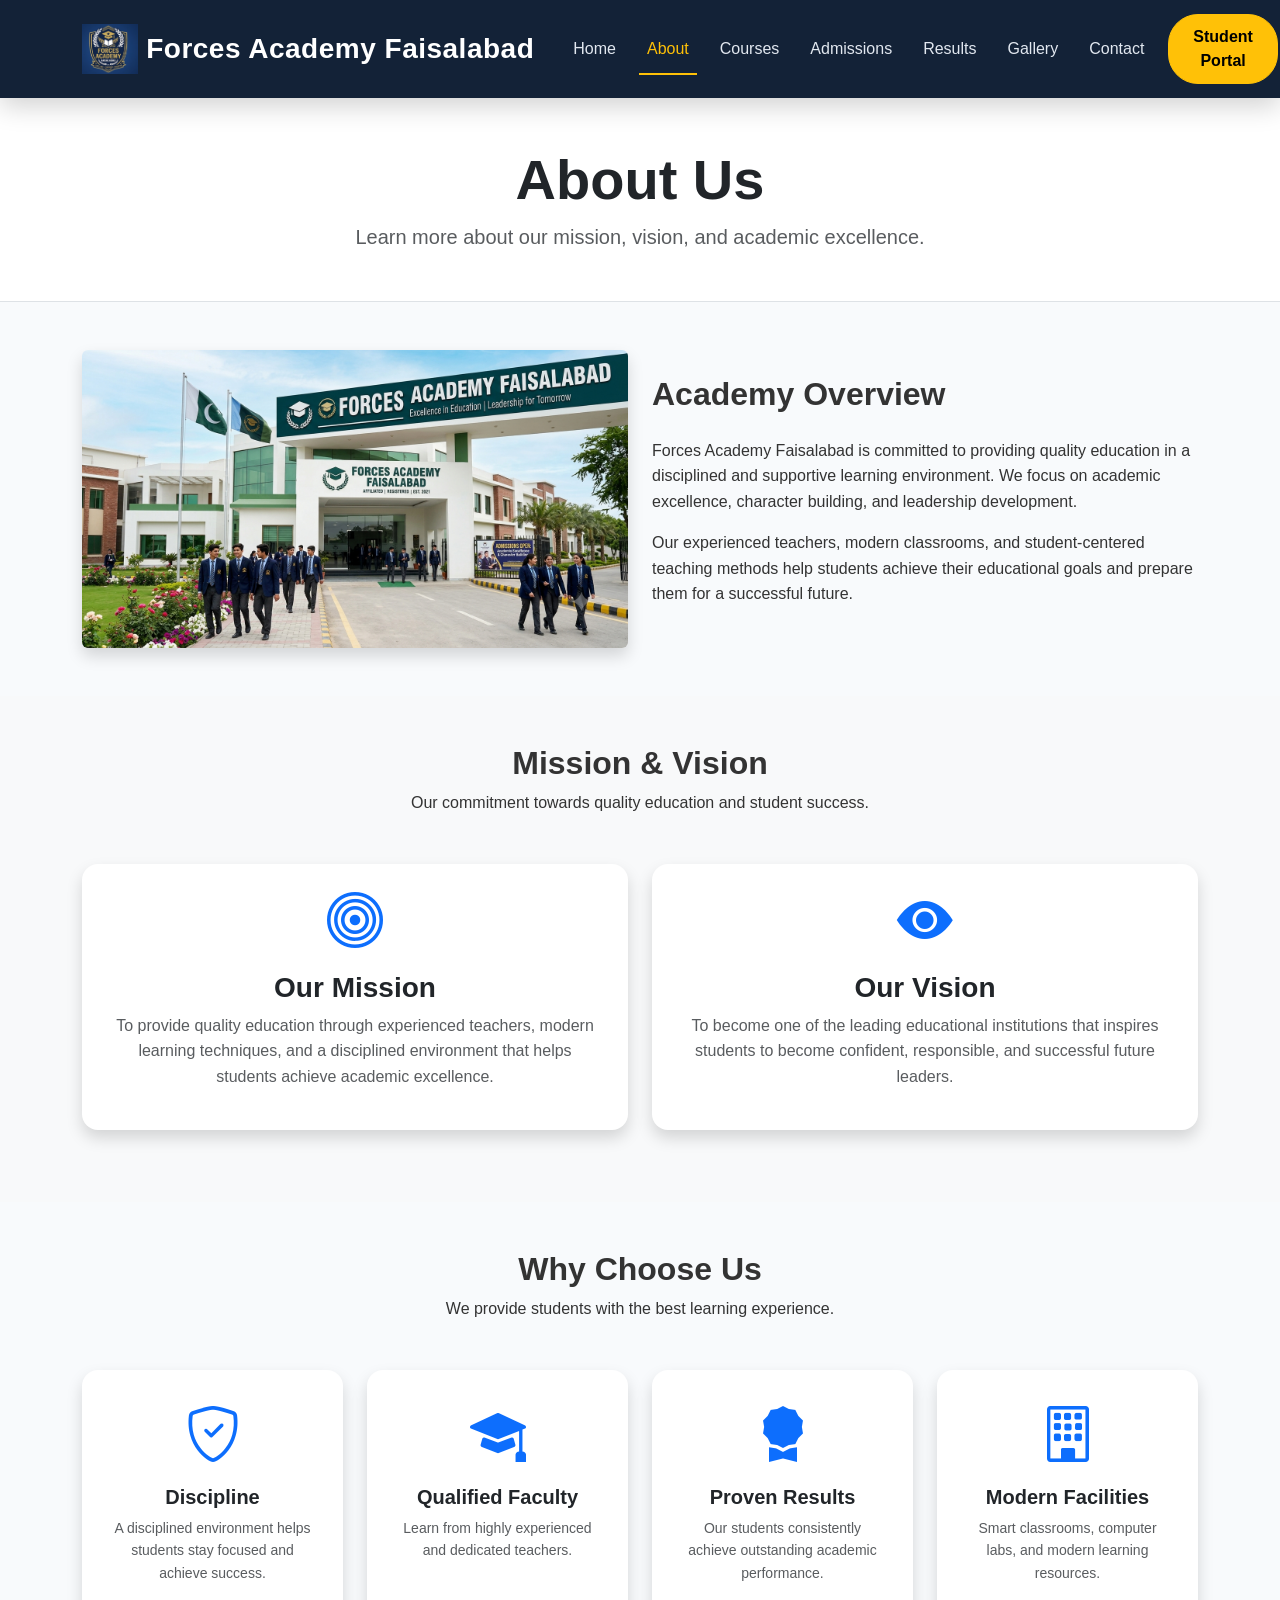
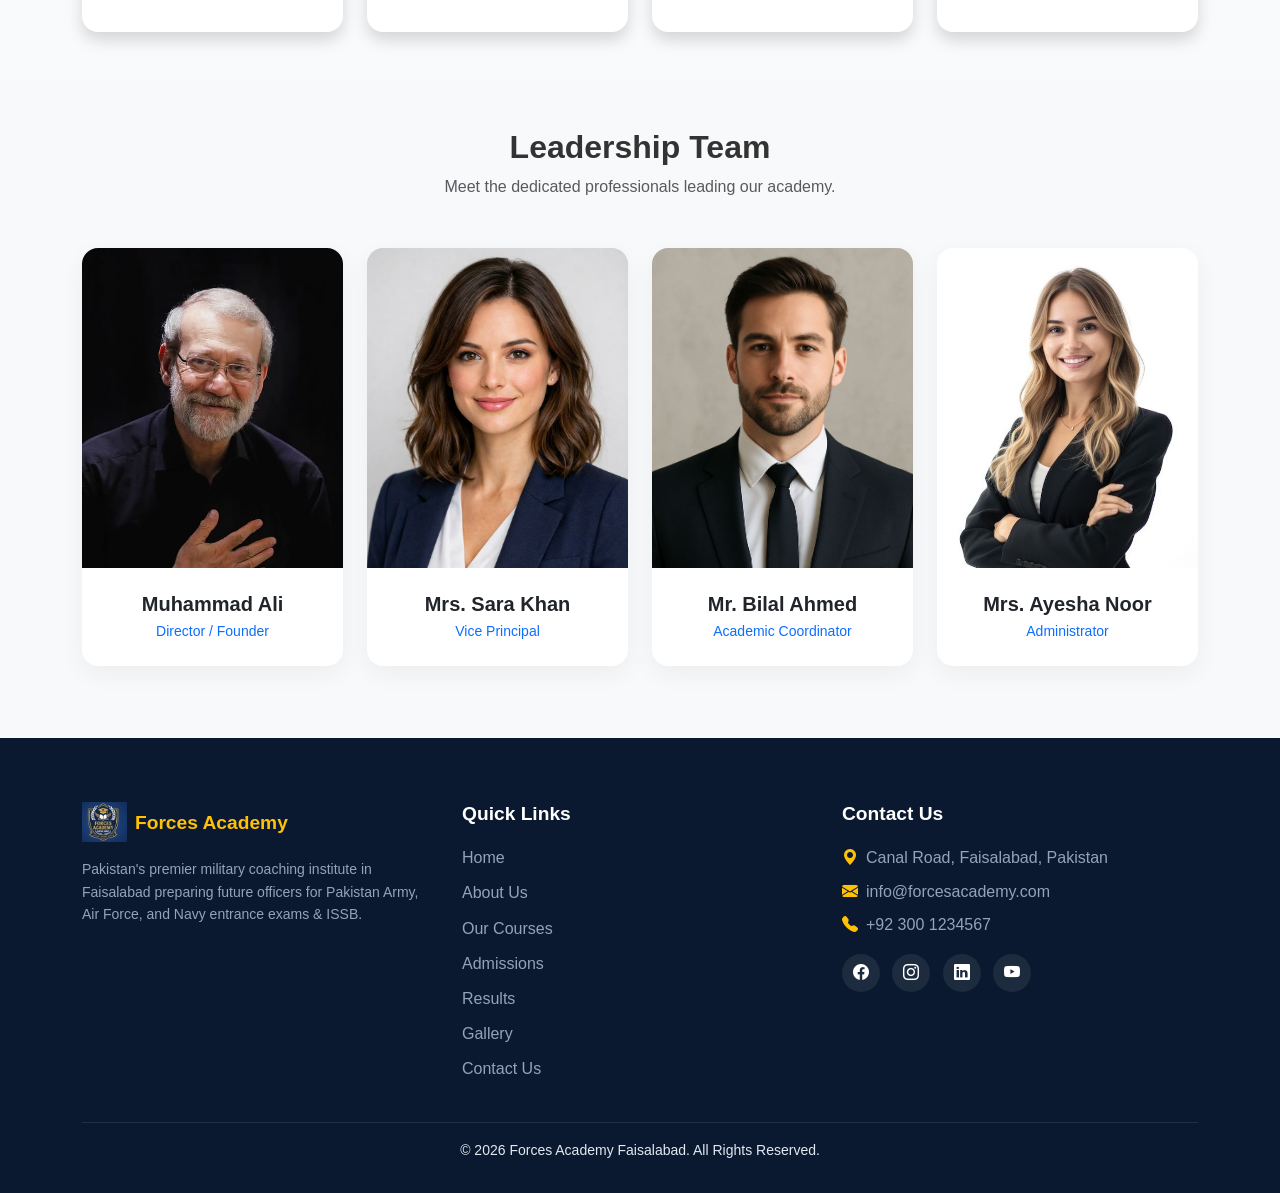
==== about.html @ f5639c87 "Modify HTML/CSS to fix browser and mobile issues." ====
<!DOCTYPE html>
<html lang="en">
<head>
    <meta charset="UTF-8">
    <meta name="viewport" content="width=device-width, initial-scale=1.0">
    <title>About Us | Forces Academy Faisalabad</title>
    <link href="https://cdn.jsdelivr.net/npm/bootstrap@5.3.0/dist/css/bootstrap.min.css" rel="stylesheet">
    <link rel="stylesheet" href="https://cdn.jsdelivr.net/npm/bootstrap-icons@1.11.3/font/bootstrap-icons.min.css">
    <link rel="stylesheet" href="css/style.css">
</head>
<body>

    <nav class="navbar navbar-expand-lg navbar-dark sticky-top">
        <div class="container">
            <img src="images/logo.png" alt="Forces Academy Logo" height="50" class="me-2">
            <a class="navbar-brand fw-bold fs-3" href="index.html">Forces Academy Faisalabad</a>
            <button class="navbar-toggler" type="button" data-bs-toggle="collapse" data-bs-target="#navbarNav">
                <span class="navbar-toggler-icon"></span>
            </button>
            <div class="collapse navbar-collapse" id="navbarNav">
                <ul class="navbar-nav ms-auto align-items-lg-center">
                    <li class="nav-item"><a class="nav-link" href="index.html">Home</a></li>
                    <li class="nav-item"><a class="nav-link active" href="about.html">About</a></li>
                    <li class="nav-item"><a class="nav-link" href="courses.html">Courses</a></li>
                    <li class="nav-item"><a class="nav-link" href="admissions.html">Admissions</a></li>
                    <li class="nav-item"><a class="nav-link" href="results.html">Results</a></li>
                    <li class="nav-item"><a class="nav-link" href="gallery.html">Gallery</a></li>
                    <li class="nav-item"><a class="nav-link" href="contact.html">Contact</a></li>
                    <li class="nav-item ms-lg-3 mt-3 mt-lg-0">
                        <a href="#" class="btn btn-warning px-4 fw-semibold">Student Portal</a>
                    </li>
                </ul>
            </div>
        </div>
    </nav>


        <div class="bg-white text-dark text-center py-5 border-bottom">
        <div class="container">
            <h1 class="fw-bold display-4 text-dark">About Us</h1>
            <p class="lead text-muted mb-0">Learn more about our mission, vision, and academic excellence.</p>
        </div>
    </div>
   

    <section class="py-5">
        <div class="container">
            <div class="row align-items-center">
                <div class="col-lg-6">
                    <img src="images/aboutAcademy.png" class="img-fluid rounded shadow" alt="Academy">
                </div>
                <div class="col-lg-6 mt-4 mt-lg-0">
                    <h2 class="fw-bold mb-4">Academy Overview</h2>
                    <p>Forces Academy Faisalabad is committed to providing quality education in a disciplined and supportive learning environment. We focus on academic excellence, character building, and leadership development.</p>
                    <p>Our experienced teachers, modern classrooms, and student-centered teaching methods help students achieve their educational goals and prepare them for a successful future.</p>
                </div>
            </div>
        </div>
    </section>

    <section class="py-5 bg-light">
        <div class="container">
            <div class="text-center mb-5">
                <h2 class="fw-bold">Mission & Vision</h2>
                <p>Our commitment towards quality education and student success.</p>
            </div>
            <div class="row">
                <div class="col-lg-6 mb-4">
                    <div class="card shadow h-100">
                        <div class="card-body text-center p-4">
                            <i class="bi bi-bullseye display-4 text-primary"></i>
                            <h3 class="mt-3 fw-bold">Our Mission</h3>
                            <p class="text-muted">To provide quality education through experienced teachers, modern learning techniques, and a disciplined environment that helps students achieve academic excellence.</p>
                        </div>
                    </div>
                </div>
                <div class="col-lg-6 mb-4">
                    <div class="card shadow h-100">
                        <div class="card-body text-center p-4">
                            <i class="bi bi-eye-fill display-4 text-primary"></i>
                            <h3 class="mt-3 fw-bold">Our Vision</h3>
                            <p class="text-muted">To become one of the leading educational institutions that inspires students to become confident, responsible, and successful future leaders.</p>
                        </div>
                    </div>
                </div>
            </div>
        </div>
    </section>

    <section class="py-5">
        <div class="container">
            <div class="text-center mb-5">
                <h2 class="fw-bold">Why Choose Us</h2>
                <p>We provide students with the best learning experience.</p>
            </div>
            <div class="row g-4">
                <div class="col-lg-3 col-md-6">
                    <div class="card shadow text-center h-100 p-3">
                        <div class="card-body">
                            <i class="bi bi-shield-check display-4 text-primary"></i>
                            <h5 class="mt-3 fw-bold">Discipline</h5>
                            <p class="text-muted small">A disciplined environment helps students stay focused and achieve success.</p>
                        </div>
                    </div>
                </div>
                <div class="col-lg-3 col-md-6">
                    <div class="card shadow text-center h-100 p-3">
                        <div class="card-body">
                            <i class="bi bi-mortarboard-fill display-4 text-primary"></i>
                            <h5 class="mt-3 fw-bold">Qualified Faculty</h5>
                            <p class="text-muted small">Learn from highly experienced and dedicated teachers.</p>
                        </div>
                    </div>
                </div>
                <div class="col-lg-3 col-md-6">
                    <div class="card shadow text-center h-100 p-3">
                        <div class="card-body">
                            <i class="bi bi-award-fill display-4 text-primary"></i>
                            <h5 class="mt-3 fw-bold">Proven Results</h5>
                            <p class="text-muted small">Our students consistently achieve outstanding academic performance.</p>
                        </div>
                    </div>
                </div>
                <div class="col-lg-3 col-md-6">
                    <div class="card shadow text-center h-100 p-3">
                        <div class="card-body">
                            <i class="bi bi-building display-4 text-primary"></i>
                            <h5 class="mt-3 fw-bold">Modern Facilities</h5>
                            <p class="text-muted small">Smart classrooms, computer labs, and modern learning resources.</p>
                        </div>
                    </div>
                </div>
            </div>
        </div>
    </section>

    <section class="py-5 bg-light">
        <div class="container">
            <div class="text-center mb-5">
                <h2 class="fw-bold">Leadership Team</h2>
                <p class="text-muted">Meet the dedicated professionals leading our academy.</p>
            </div>
            
            <div class="row justify-content-center">
                
                <div class="col-lg-3 col-md-6 mb-4">
                    <div class="card team-card text-center">
                        <div class="team-img-wrapper">
                            <img src="images/team1.jpeg" alt="Muhammad Ali">
                        </div>
                        <div class="card-body p-4">
                            <h5 class="fw-bold mb-1">Muhammad Ali</h5>
                            <p class="text-primary small mb-0">Director / Founder</p>
                        </div>
                    </div>
                </div>

                <div class="col-lg-3 col-md-6 mb-4">
                    <div class="card team-card text-center">
                        <div class="team-img-wrapper">
                            <img src="images/team2.jpeg" alt="Mrs. Sara Khan">
                        </div>
                        <div class="card-body p-4">
                            <h5 class="fw-bold mb-1">Mrs. Sara Khan</h5>
                            <p class="text-primary small mb-0">Vice Principal</p>
                        </div>
                    </div>
                </div>

                <div class="col-lg-3 col-md-6 mb-4">
                    <div class="card team-card text-center">
                        <div class="team-img-wrapper">
                            <img src="images/team3.jpeg" alt="Mr. Bilal Ahmed">
                        </div>
                        <div class="card-body p-4">
                            <h5 class="fw-bold mb-1">Mr. Bilal Ahmed</h5>
                            <p class="text-primary small mb-0">Academic Coordinator</p>
                        </div>
                    </div>
                </div>

                <div class="col-lg-3 col-md-6 mb-4">
                    <div class="card team-card text-center">
                        <div class="team-img-wrapper">
                            <img src="images/team4.jpeg" alt="Mrs. Ayesha Noor">
                        </div>
                        <div class="card-body p-4">
                            <h5 class="fw-bold mb-1">Mrs. Ayesha Noor</h5>
                            <p class="text-primary small mb-0">Administrator</p>
                        </div>
                    </div>
                </div>

            </div> </div>
    </section>
 <footer>
        <div class="container">
            <div class="row g-4">
                <div class="col-lg-4">
                    <div class="d-flex align-items-center mb-3">
                        <img src="images/logo.png" alt="Forces Academy Logo" height="40" class="me-2">
                        <h4 class="mb-0 text-warning">Forces Academy</h4>
                    </div>
                    <p class="small">
                        Pakistan's premier military coaching institute in Faisalabad preparing future officers for Pakistan Army, Air Force, and Navy entrance exams & ISSB.
                    </p>
                </div>
                <div class="col-lg-4">
                    <h4>Quick Links</h4>
                    <ul>
                        <li><a href="index.html">Home</a></li>
                        <li><a href="about.html">About Us</a></li>
                        <li><a href="courses.html">Our Courses</a></li>
                        <li><a href="admissions.html">Admissions</a></li>
                        <li><a href="results.html">Results</a></li>
                        <li><a href="gallery.html">Gallery</a></li>
                        <li><a href="contact.html">Contact Us</a></li>
                    </ul>
                </div>
                <div class="col-lg-4">
                    <h4>Contact Us</h4>
                    <p class="mb-2"><i class="bi bi-geo-alt-fill me-2 text-warning"></i>Canal Road, Faisalabad, Pakistan</p>
                    <p class="mb-2"><i class="bi bi-envelope-fill me-2 text-warning"></i>info@forcesacademy.com</p>
                    <p class="mb-3"><i class="bi bi-telephone-fill me-2 text-warning"></i>+92 300 1234567</p>
                    <div class="social-icons">
                        <a href="#"><i class="bi bi-facebook"></i></a>
                        <a href="#"><i class="bi bi-instagram"></i></a>
                        <a href="#"><i class="bi bi-linkedin"></i></a>
                        <a href="#"><i class="bi bi-youtube"></i></a>
                    </div>
                </div>
            </div>
            <hr class="border-secondary mt-4">
            <p class="text-center mb-0 small text-light-opacity">© 2026 Forces Academy Faisalabad. All Rights Reserved.</p>
        </div>
    </footer>
    <script src="https://cdn.jsdelivr.net/npm/bootstrap@5.3.0/dist/js/bootstrap.bundle.min.js"></script>
    <script src="js/main.js"></script>
</body>
</html>
---- css/style.css ----
/* ==========================================================================
   1. GLOBAL RESET & DESIGN SYSTEM VARIABLES (Unified Professional Theme)
   ========================================================================== */
:root {
    --primary-dark: #0a192f;   /* Deep Navy Blue (Navbar, Footers, Sub-headings) */
    --accent-blue: #0d6efd;    /* Royal Blue (Interactive links, active states, forms) */
    --brand-gold: #ffc107;     /* Golden Amber (Buttons, warning highlights, badges) */
    --light-bg: #f8fafc;       /* Clean Light Gray Background for sections */
    --text-dark: #333333;      /* Core dark color for high readability */
    --text-muted: #64748b;    /* Secondary gray text */
    --card-shadow: 0 8px 25px rgba(0, 0, 0, 0.05);
    --hover-shadow: 0 20px 40px rgba(10, 25, 47, 0.12);
    --transition-smooth: all 0.3s cubic-bezier(0.25, 0.8, 0.25, 1);
}

* {
    margin: 0;
    padding: 0;
    box-sizing: border-box;
}

html {
    scroll-behavior: smooth;
}

body {
    font-family: 'Poppins', sans-serif;
    background-color: var(--light-bg);
    color: var(--text-dark);
    overflow-x: hidden;
    line-height: 1.6;
}

/* ==========================================================================
   2. NAVBAR COMPONENT & STICKY NAVIGATION
   ========================================================================== */
.navbar {
    background: rgba(10, 25, 47, 0.96) !important;
    backdrop-filter: blur(15px);
    padding: 14px 0;
    transition: var(--transition-smooth);
    box-shadow: 0 8px 25px rgba(0, 0, 0, 0.18);
}

.navbar-brand {
    color: #ffffff !important;
    font-weight: 700;
    letter-spacing: 0.5px;
    transition: var(--transition-smooth);
}

.navbar-brand:hover {
    color: var(--brand-gold) !important;
    transform: scale(1.03);
}

.navbar-brand img {
    max-height: 50px;
    width: auto;
    object-fit: contain;
}

.nav-link {
    color: #e2e8f0 !important;
    font-weight: 500;
    margin-left: 15px;
    position: relative;
    transition: var(--transition-smooth);
}

.nav-link:hover, 
.nav-link.active {
    color: var(--brand-gold) !important;
}

.nav-link::after {
    content: "";
    position: absolute;
    left: 0;
    bottom: -5px;
    width: 0;
    height: 2px;
    background: var(--brand-gold);
    transition: var(--transition-smooth);
}

.nav-link:hover::after, 
.nav-link.active::after {
    width: 100%;
}

/* ==========================================================================
   3. STANDARDIZED UI BUTTONS & UTILITIES
   ========================================================================== */
.btn-primary {
    background-color: var(--accent-blue) !important;
    border-color: var(--accent-blue) !important;
    border-radius: 30px;
    padding: 12px 30px;
    font-weight: 600;
    transition: var(--transition-smooth);
}

.btn-primary:hover {
    background-color: #0b5ed7 !important;
    border-color: #0b5ed7 !important;
    transform: translateY(-3px);
    box-shadow: 0 10px 20px rgba(13, 110, 253, 0.25);
}

.btn-warning {
    background-color: var(--brand-gold) !important;
    border-color: var(--brand-gold) !important;
    color: #000000 !important;
    border-radius: 30px;
    padding: 10px 24px;
    font-weight: 600;
    transition: var(--transition-smooth);
}

.btn-warning:hover {
    transform: translateY(-3px);
    box-shadow: 0 10px 20px rgba(255, 193, 7, 0.3);
}

.text-light-opacity {
    color: #e2e8f0 !important;
}

.page-header {
    background-color: #ffffff !important;
    color: var(--primary-dark) !important;
    border-bottom: 1px solid #e2e8f0;
    padding: 60px 0;
}

.section-title {
    color: var(--accent-blue);
    font-weight: 700;
    letter-spacing: 2px;
    text-transform: uppercase;
    font-size: 13px;
    display: block;
    margin-bottom: 8px;
}

/* ==========================================================================
   4. INDEX (HOME) HERO & CAROUSEL SECTION
   ========================================================================== */
#hero {
    min-height: 85vh;
    display: flex;
    align-items: center;
    position: relative;
    overflow: hidden;
    background: linear-gradient(rgba(15, 23, 42, 0.85), rgba(30, 58, 138, 0.80)), 
                url("https://images.unsplash.com/photo-1523050854058-8df90110c9f1?q=80&w=1200") no-repeat center center;
    background-size: cover;
    color: #ffffff;
}

.hero-text h1 {
    font-size: 54px;
    font-weight: 800;
    line-height: 1.2;
    margin-bottom: 25px;
}

.hero-text p {
    font-size: 17px;
    line-height: 1.8;
    color: #e2e8f0;
    margin-bottom: 30px;
}

.hero-image {
    width: 100%;
    max-width: 540px;
    height: 380px;
    object-fit: cover;
    border-radius: 22px;
    border: 6px solid rgba(255, 255, 255, 0.15);
    box-shadow: 0 35px 70px rgba(0, 0, 0, 0.35);
    transition: var(--transition-smooth);
}

.hero-image:hover {
    transform: scale(1.03) rotate(-1deg);
}

/* Carousel/Slider System Setup */
.carousel-item {
    height: 75vh;
    min-height: 400px;
}

.carousel-caption {
    bottom: 25%;
    background: rgba(10, 25, 47, 0.85);
    padding: 30px;
    border-radius: 15px;
    backdrop-filter: blur(5px);
    border-left: 5px solid var(--brand-gold);
    text-align: left;
}

/* ==========================================================================
   5. CARDS & GRID MODULES (Courses, Team, Features & About)
   ========================================================================== */
.card, .custom-card {
    background: #ffffff;
    border: none !important;
    border-radius: 16px !important;
    box-shadow: var(--card-shadow);
    transition: var(--transition-smooth);
    overflow: hidden;
    height: 100%;
}

.card:hover, .custom-card:hover {
    transform: translateY(-8px);
    box-shadow: var(--hover-shadow) !important;
}

.card-img-top {
    border-top-left-radius: 16px;
    border-top-right-radius: 16px;
    height: 220px;
    object-fit: cover;
}

/* About Layout Boxes & Features */
.about-section {
    padding: 90px 0;
    background: #ffffff;
}

.about-section h2 {
    font-size: 38px;
    font-weight: 700;
    color: #1f2937;
}

.about-image {
    width: 100%;
    max-width: 460px;
    height: 400px;
    object-fit: cover;
    border-radius: 25px;
    box-shadow: 0 20px 45px rgba(0, 0, 0, 0.12);
}

.feature-box {
    background: #ffffff;
    padding: 30px;
    border-radius: 20px;
    border: 1px solid #eef2f6;
    box-shadow: 0 10px 30px rgba(0, 0, 0, 0.04);
    transition: var(--transition-smooth);
    height: 100%;
}

.feature-box:hover {
    background: var(--accent-blue);
    color: #ffffff;
    transform: translateY(-10px);
    box-shadow: 0 20px 40px rgba(13, 110, 253, 0.2);
}

.feature-box:hover h5, 
.feature-box:hover p {
    color: #ffffff !important;
}

.feature-box:hover .feature-icon {
    color: var(--brand-gold);
}

.feature-icon, .icon-box {
    font-size: 40px;
    color: var(--accent-blue);
    margin-bottom: 15px;
    transition: var(--transition-smooth);
}

/* Team Management Frames */
.team-card {
    border: 1px solid #eef2f6;
}

.team-img-wrapper {
    width: 100%;
    height: 320px !important;
    overflow: hidden;
    position: relative;
    background: #f1f5f9;
}

.team-img-wrapper img {
    width: 100% !important;
    height: 100% !important;
    object-fit: cover !important;
    object-position: top center !important;
    transition: transform 0.5s ease;
}

.team-card:hover .team-img-wrapper img {
    transform: scale(1.06);
}

/* Animated Card Variants */
.animated-card {
    opacity: 0;
    animation: fadeInUp 0.7s ease-out forwards;
}

.animated-card .btn-outline-primary {
    transition: var(--transition-smooth) !important;
}

.animated-card:hover .btn-outline-primary {
    background-color: var(--accent-blue) !important;
    color: #ffffff !important;
}

/* ==========================================================================
   6. GALLERY & LIGHTBOX (With Dynamic Filters)
   ========================================================================== */
.gallery-container {
    display: grid;
    grid-template-columns: repeat(auto-fill, minmax(300px, 1fr));
    gap: 20px;
}

.gallery-card {
    transition: opacity 0.4s ease, transform 0.4s cubic-bezier(0.4, 0, 0.2, 1);
    will-change: opacity, transform;
}

.gallery-item {
    position: relative;
    overflow: hidden;
    border-radius: 12px;
    box-shadow: var(--card-shadow);
    aspect-ratio: 4/3;
    cursor: pointer;
    background-color: #f8f9fa;
    transition: var(--transition-smooth);
}

.gallery-item img {
    width: 100%;
    height: 100%;
    object-fit: cover;
    transition: transform 0.5s ease;
}

.gallery-item:hover img {
    transform: scale(1.1);
}

.gallery-overlay {
    position: absolute;
    top: 0;
    left: 0;
    width: 100%;
    height: 100%;
    background: rgba(10, 25, 47, 0.85);
    display: flex;
    flex-direction: column;
    justify-content: center;
    align-items: center;
    color: #ffffff;
    opacity: 0;
    transition: var(--transition-smooth);
    text-align: center;
    padding: 15px;
}

.gallery-item:hover .gallery-overlay {
    opacity: 1;
}

.filter-btn {
    border-radius: 30px;
    padding: 8px 24px;
    font-weight: 500;
    transition: var(--transition-smooth);
}

.filter-btn.active, 
.filter-btn:hover {
    background-color: var(--accent-blue) !important;
    color: #ffffff !important;
    border-color: var(--accent-blue) !important;
    box-shadow: 0 4px 12px rgba(13, 110, 253, 0.25);
}

.gslide img {
    max-width: 100% !important;
    height: auto !important;
    object-fit: contain !important;
    display: block !important;
}

/* ==========================================================================
   7. FORMS & DATA TABLES (Contact & Results)
   ========================================================================== */
.form-control {
    border: 1px solid #ced4da;
    border-radius: 8px;
    transition: var(--transition-smooth);
}

.form-control:focus {
    transform: translateY(-2px);
    border-color: var(--accent-blue);
    box-shadow: 0 5px 15px rgba(13, 110, 253, 0.15) !important;
}

.form-control.is-invalid {
    border-color: #dc3545 !important;
}

.form-control.is-valid {
    border-color: #198754 !important;
}

#contactForm button[type="submit"]:hover {
    transform: scale(1.02);
    background-color: #0b5ed7 !important;
    animation: pulseGlow 1.5s infinite;
}

iframe {
    opacity: 0;
    animation: fadeIn 1.2s ease-in-out 0.3s forwards;
}

/* Data Tables Setup */
.table-hover tbody tr {
    transition: all 0.25s ease;
}

.table-hover tbody tr:hover {
    transform: scale(1.01);
    box-shadow: 0 4px 10px rgba(0, 0, 0, 0.08);
    position: relative;
    z-index: 1;
}

.badge {
    transition: transform 0.2s cubic-bezier(0.175, 0.885, 0.32, 1.275);
    display: inline-block;
}

.table-hover tbody tr:hover .badge {
    transform: scale(1.15);
}
/* ==========================================================================
   STATISTICS SECTION & ANIMATED COUNTERS
   ========================================================================== */
.stats-section {
  padding: 70px 20px;
  background-color: var(--light-bg);
  text-align: center;
}

.stats-container {
  display: grid;
  grid-template-columns: repeat(auto-fit, minmax(220px, 1fr));
  gap: 24px;
  max-width: 1200px;
  margin: 0 auto;
}

.stat-card {
  background: #ffffff;
  padding: 35px 20px;
  border-radius: 16px;
  box-shadow: var(--card-shadow);
  transition: var(--transition-smooth);
}

.stat-card:hover {
  transform: translateY(-6px);
  box-shadow: var(--hover-shadow);
}

.stat-number {
  font-size: 2.8rem;
  font-weight: 800;
  color: var(--accent-blue);
  margin-bottom: 8px;
  line-height: 1;
}

.stat-label {
  font-size: 1.05rem;
  font-weight: 600;
  color: var(--text-muted);
}

/* Responsive Adjustments for Mobile Viewports (e.g. 375px) */
@media (max-width: 576px) {
  .stats-section {
    padding: 45px 15px;
  }
  .stat-number {
    font-size: 2.2rem;
  }
  .stat-label {
    font-size: 0.95rem;
  }
}
/* ==========================================================================
   STATISTICS SECTION & CARDS
   ========================================================================== */
.stats-section {
  background-color: var(--light-bg);
}

.stats-container {
  display: grid;
  grid-template-columns: repeat(auto-fit, minmax(220px, 1fr));
  gap: 24px;
}

.stat-card {
  background: #ffffff;
  border-radius: 16px;
  box-shadow: var(--card-shadow);
  transition: var(--transition-smooth);
}

.stat-card:hover {
  transform: translateY(-8px);
  box-shadow: var(--hover-shadow);
}

/* ==========================================================================
   TESTIMONIALS SECTION & CAROUSEL POLISH
   ========================================================================== */
.testimonial-card {
  max-width: 680px;
  border: 1px solid #eef2f6;
}

.testimonial-img {
  width: 90px;
  height: 90px;
  object-fit: cover;
  border: 3px solid var(--accent-blue);
  box-shadow: 0 4px 12px rgba(13, 110, 253, 0.15);
}

.carousel-indicators [data-bs-target] {
  background-color: var(--accent-blue);
  width: 10px;
  height: 10px;
  border-radius: 50%;
  margin: 0 5px;
}

/* Mobile Responsiveness Rules */
@media (max-width: 576px) {
  .stat-card {
    padding: 20px !important;
  }
  .carousel-control-prev,
  .carousel-control-next {
    display: none; /* Mobile users swipe or use indicators */
  }
}
/* Smooth Scroll for all anchors */
html {
  scroll-behavior: smooth;
}

/* Statistics Section Styles */
.stats-section {
  background-color: var(--light-bg, #f8fafc);
}

.stats-container {
  display: grid;
  grid-template-columns: repeat(auto-fit, minmax(220px, 1fr));
  gap: 24px;
}

.stat-card {
  background: #ffffff;
  border-radius: 16px;
  box-shadow: var(--card-shadow, 0 8px 25px rgba(0, 0, 0, 0.05));
  transition: var(--transition-smooth, all 0.3s ease);
}

.stat-card:hover {
  transform: translateY(-8px);
  box-shadow: var(--hover-shadow, 0 20px 40px rgba(10, 25, 47, 0.12));
}

.testimonial-card {
    background: #ffffff;
    max-width: 750px;
    margin: 0 auto;
    padding: 2.5rem 2rem;
    border-radius: 16px;
    box-shadow: var(--card-shadow, 0 8px 25px rgba(0, 0, 0, 0.05));
    border: 1px solid #e2e8f0;
    text-align: center;
}

.testimonial-card .testimonial-img {
    width: 110px !important;
    height: 110px !important;
    min-width: 110px !important;
    min-height: 110px !important;
    border-radius: 50% !important;
    object-fit: cover !important;
    object-position: top center !important;
    border: 4px solid var(--brand-gold, #ffc107) !important;
    box-shadow: 0 6px 18px rgba(0, 0, 0, 0.15) !important;
    display: block !important;
    margin: 0 auto 1.25rem auto !important;
}

.testimonial-card .star-rating {
    font-size: 1.1rem;
    color: #ffc107;
    margin-bottom: 1rem;
}
.carousel-indicators [data-bs-target] {
    background-color: var(--primary-dark);
    width: 12px;
    height: 12px;
    border-radius: 50%;
    margin: 0 4px;
}

.carousel-control-prev-icon,
.carousel-control-next-icon {
    filter: invert(1) grayscale(100%);
}

/* ==========================================================================
   7. BACK TO TOP FLOATING BUTTON
   ========================================================================== */
#backToTopBtn {
    position: fixed;
    bottom: 30px;
    right: 30px;
    width: 48px;
    height: 48px;
    border-radius: 50%;
    background-color: var(--accent-blue);
    color: #ffffff;
    border: none;
    outline: none;
    cursor: pointer;
    font-size: 1.25rem;
    display: flex;
    align-items: center;
    justify-content: center;
    box-shadow: 0 4px 15px rgba(13, 110, 253, 0.4);
    opacity: 0;
    visibility: hidden;
    transition: var(--transition-smooth);
    z-index: 999;
}

#backToTopBtn.show {
    opacity: 1;
    visibility: visible;
}

#backToTopBtn:hover {
    background-color: var(--primary-dark);
    transform: translateY(-3px);
}

/* ==========================================================================
   8. KEYFRAME ANIMATIONS
   ========================================================================== */
@keyframes fadeInUp {
    from {
        opacity: 0;
        transform: translateY(20px);
    }
    to {
        opacity: 1;
        transform: translateY(0);
    }
}

@keyframes fadeIn {
    from { opacity: 0; }
    to { opacity: 1; }
}

.animate-header { animation: fadeInUp 0.6s ease-out forwards; }
.animate-filters { animation: fadeInUp 0.6s ease-out 0.2s forwards; opacity: 0; }
.animate-table { animation: fadeIn 0.8s ease-out 0.4s forwards; opacity: 0; }

.row > div:nth-child(1) .card { animation-delay: 0.1s; }
.row > div:nth-child(2) .card { animation-delay: 0.2s; }
.row > div:nth-child(3) .card { animation-delay: 0.3s; }

/* ==========================================================================
   9. FOOTER & MEDIA QUERIES
   ========================================================================== */
footer {
    background-color: var(--primary-dark);
    color: #94a3b8;
    padding: 4rem 0 2rem 0;
}

footer h4 {
    color: #ffffff;
    font-size: 1.2rem;
    font-weight: 600;
    margin-bottom: 1.25rem;
}

footer ul {
    list-style: none;
    padding: 0;
}

footer ul li {
    margin-bottom: 0.6rem;
}

footer ul li a {
    color: #94a3b8;
    text-decoration: none;
    transition: var(--transition-smooth);
}

footer ul li a:hover {
    color: var(--brand-gold);
    padding-left: 4px;
}

footer .social-icons a {
    display: inline-flex;
    align-items: center;
    justify-content: center;
    width: 38px;
    height: 38px;
    border-radius: 50%;
    background-color: rgba(255, 255, 255, 0.08);
    color: #ffffff;
    margin-right: 8px;
    text-decoration: none;
    transition: var(--transition-smooth);
}

footer .social-icons a:hover {
    background-color: var(--brand-gold);
    color: var(--primary-dark);
    transform: translateY(-3px);
}

/* Responsive Breakpoints */
@media (max-width: 768px) {
    #hero {
        padding: 2.5rem 0 3.5rem 0;
        text-align: center;
    }
    .stat-number {
        font-size: 2.25rem;
    }
    .testimonial-card {
        padding: 1.5rem 1rem;
    }
}
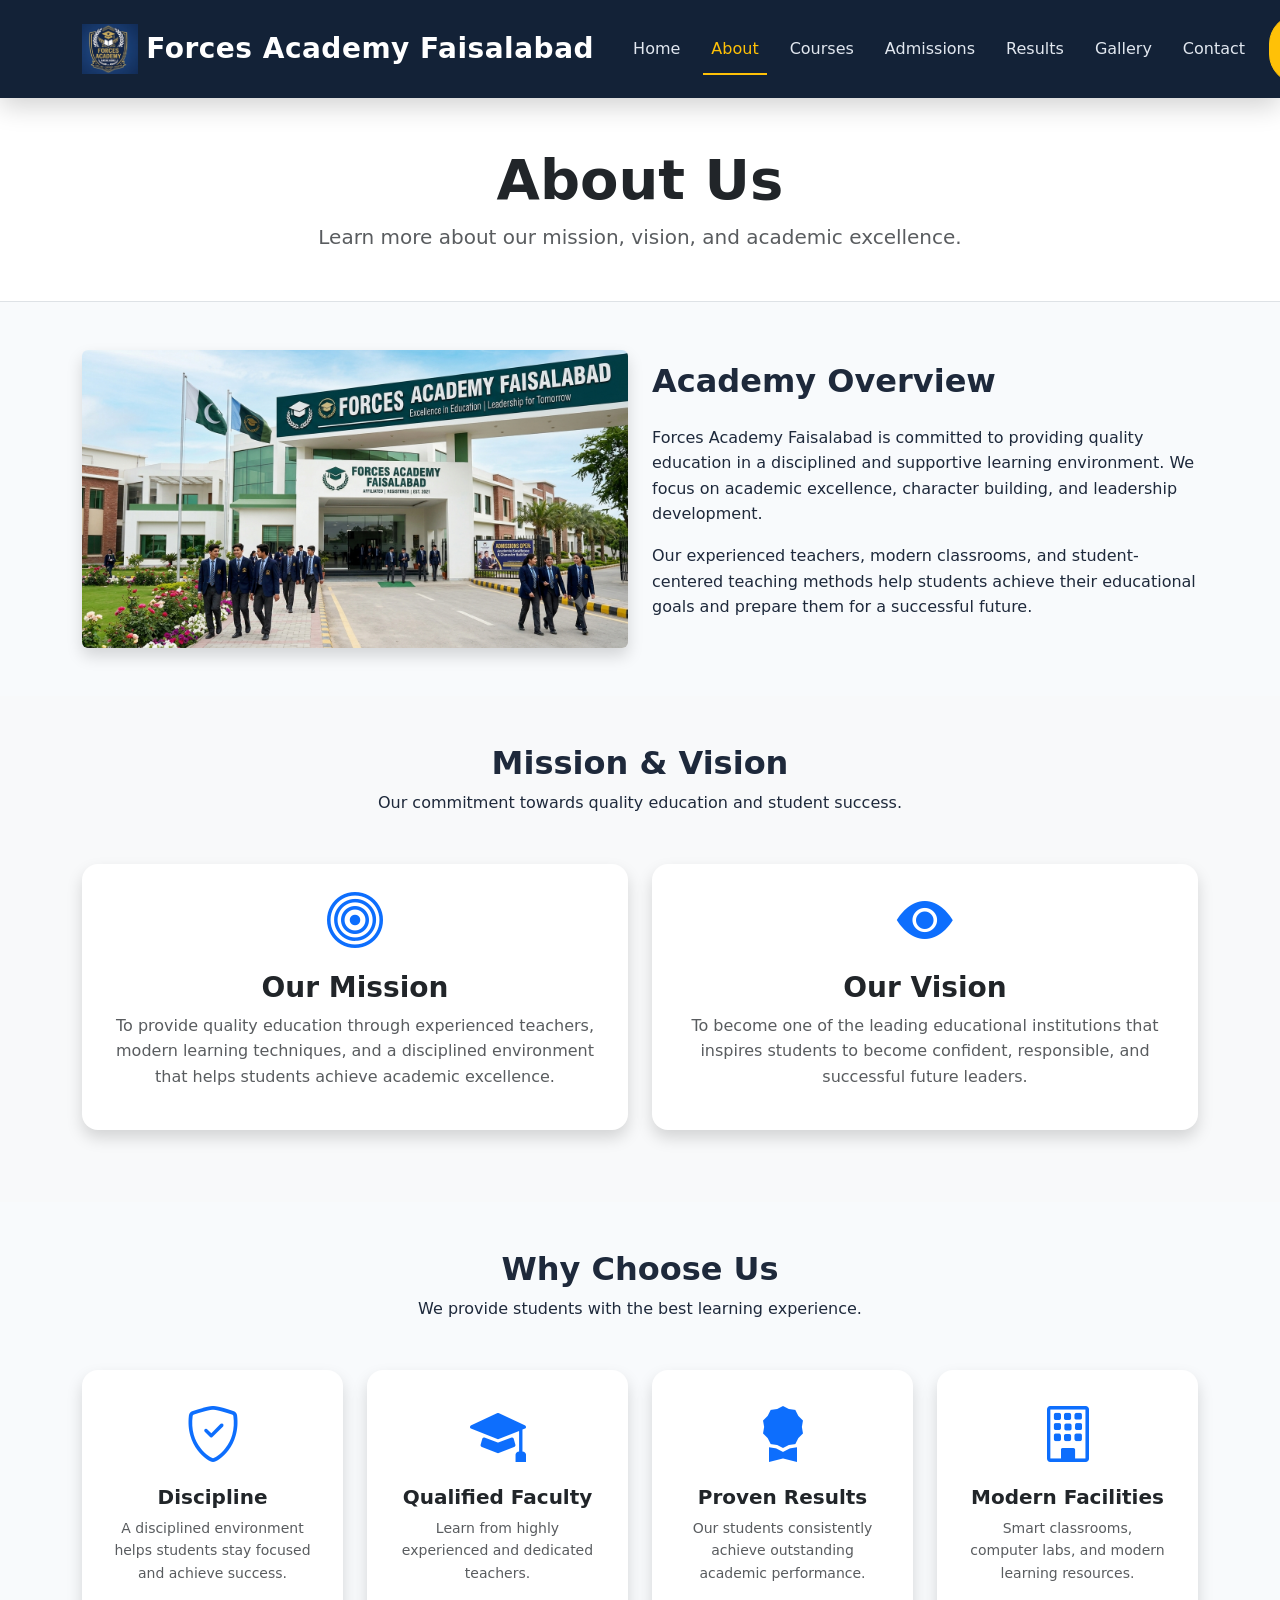
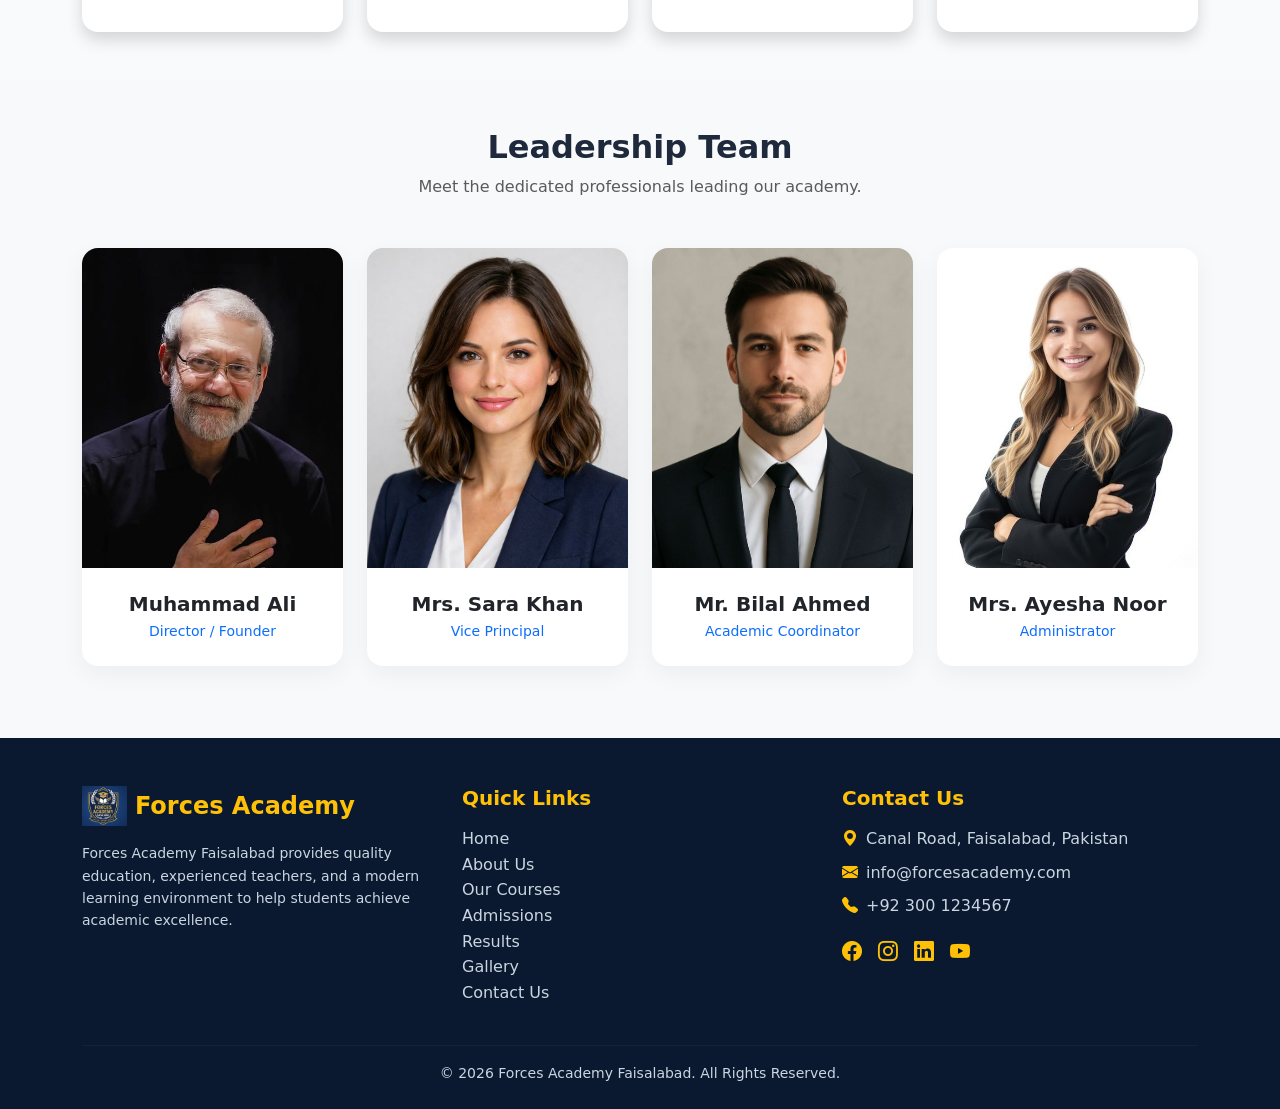
==== commit 6d9daf4c: "Updated footer" ====
--- a/about.html
+++ b/about.html
@@ -193,47 +193,52 @@
 
             </div> </div>
     </section>
- <footer>
+
+    <footer class="bg-dark text-white pt-5 pb-4">
         <div class="container">
             <div class="row g-4">
                 <div class="col-lg-4">
                     <div class="d-flex align-items-center mb-3">
                         <img src="images/logo.png" alt="Forces Academy Logo" height="40" class="me-2">
-                        <h4 class="mb-0 text-warning">Forces Academy</h4>
-                    </div>
-                    <p class="small">
-                        Pakistan's premier military coaching institute in Faisalabad preparing future officers for Pakistan Army, Air Force, and Navy entrance exams & ISSB.
+                        <h4 class="mb-0 text-warning fw-bold">Forces Academy</h4>
+                    </div>
+                    <p class="small text-white-50">
+                       Forces Academy Faisalabad provides quality education, experienced teachers, and a modern learning environment to help students achieve academic excellence.
                     </p>
                 </div>
                 <div class="col-lg-4">
-                    <h4>Quick Links</h4>
-                    <ul>
-                        <li><a href="index.html">Home</a></li>
-                        <li><a href="about.html">About Us</a></li>
-                        <li><a href="courses.html">Our Courses</a></li>
-                        <li><a href="admissions.html">Admissions</a></li>
-                        <li><a href="results.html">Results</a></li>
-                        <li><a href="gallery.html">Gallery</a></li>
-                        <li><a href="contact.html">Contact Us</a></li>
+                    <h5 class="text-warning fw-bold mb-3">Quick Links</h5>
+                    <ul class="list-unstyled footer-links">
+                        <li><a href="index.html" class="text-white-50 text-decoration-none">Home</a></li>
+                        <li><a href="about.html" class="text-white-50 text-decoration-none">About Us</a></li>
+                        <li><a href="courses.html" class="text-white-50 text-decoration-none">Our Courses</a></li>
+                        <li><a href="admissions.html" class="text-white-50 text-decoration-none">Admissions</a></li>
+                        <li><a href="results.html" class="text-white-50 text-decoration-none">Results</a></li>
+                        <li><a href="gallery.html" class="text-white-50 text-decoration-none">Gallery</a></li>
+                        <li><a href="contact.html" class="text-white-50 text-decoration-none">Contact Us</a></li>
                     </ul>
                 </div>
                 <div class="col-lg-4">
-                    <h4>Contact Us</h4>
-                    <p class="mb-2"><i class="bi bi-geo-alt-fill me-2 text-warning"></i>Canal Road, Faisalabad, Pakistan</p>
-                    <p class="mb-2"><i class="bi bi-envelope-fill me-2 text-warning"></i>info@forcesacademy.com</p>
-                    <p class="mb-3"><i class="bi bi-telephone-fill me-2 text-warning"></i>+92 300 1234567</p>
-                    <div class="social-icons">
-                        <a href="#"><i class="bi bi-facebook"></i></a>
-                        <a href="#"><i class="bi bi-instagram"></i></a>
-                        <a href="#"><i class="bi bi-linkedin"></i></a>
-                        <a href="#"><i class="bi bi-youtube"></i></a>
+                    <h5 class="text-warning fw-bold mb-3">Contact Us</h5>
+                    <p class="mb-2 text-white-50"><i class="bi bi-geo-alt-fill me-2 text-warning"></i>Canal Road, Faisalabad, Pakistan</p>
+                    <p class="mb-2 text-white-50"><i class="bi bi-envelope-fill me-2 text-warning"></i>info@forcesacademy.com</p>
+                    <p class="mb-3 text-white-50"><i class="bi bi-telephone-fill me-2 text-warning"></i>+92 300 1234567</p>
+                    <div class="social-icons d-flex gap-3 fs-5">
+                        <a href="#" class="text-warning"><i class="bi bi-facebook"></i></a>
+                        <a href="#" class="text-warning"><i class="bi bi-instagram"></i></a>
+                        <a href="#" class="text-warning"><i class="bi bi-linkedin"></i></a>
+                        <a href="#" class="text-warning"><i class="bi bi-youtube"></i></a>
                     </div>
                 </div>
             </div>
             <hr class="border-secondary mt-4">
-            <p class="text-center mb-0 small text-light-opacity">© 2026 Forces Academy Faisalabad. All Rights Reserved.</p>
+            <p class="text-center mb-0 small text-white-50">© 2026 Forces Academy Faisalabad. All Rights Reserved.</p>
         </div>
     </footer>
+
+    <button id="backToTopBtn" class="btn btn-warning rounded-circle shadow" aria-label="Back to top" title="Go to top">
+        <i class="bi bi-arrow-up-short fs-3"></i>
+    </button>
     <script src="https://cdn.jsdelivr.net/npm/bootstrap@5.3.0/dist/js/bootstrap.bundle.min.js"></script>
     <script src="js/main.js"></script>
 </body>
--- a/css/style.css
+++ b/css/style.css
@@ -2,15 +2,15 @@
    1. GLOBAL RESET & DESIGN SYSTEM VARIABLES (Unified Professional Theme)
    ========================================================================== */
 :root {
-    --primary-dark: #0a192f;   /* Deep Navy Blue (Navbar, Footers, Sub-headings) */
-    --accent-blue: #0d6efd;    /* Royal Blue (Interactive links, active states, forms) */
-    --brand-gold: #ffc107;     /* Golden Amber (Buttons, warning highlights, badges) */
-    --light-bg: #f8fafc;       /* Clean Light Gray Background for sections */
-    --text-dark: #333333;      /* Core dark color for high readability */
-    --text-muted: #64748b;    /* Secondary gray text */
+    --primary-dark: #0a192f;   /* Deep Navy Blue (Navbar, Footer, Headers) */
+    --accent-blue: #0d6efd;    /* Royal Blue (Buttons, Active States, Links) */
+    --brand-gold: #ffc107;     /* Golden Amber (Highlights, Hover States) */
+    --light-bg: #f8fafc;       /* Clean Light Gray Background */
+    --text-dark: #1e293b;      /* High-readability Dark Text */
+    --text-muted: #64748b;    /* Secondary Gray Text */
     --card-shadow: 0 8px 25px rgba(0, 0, 0, 0.05);
-    --hover-shadow: 0 20px 40px rgba(10, 25, 47, 0.12);
-    --transition-smooth: all 0.3s cubic-bezier(0.25, 0.8, 0.25, 1);
+    --hover-shadow: 0 20px 40px rgba(10, 25, 47, 0.15);
+    --transition-smooth: all 0.35s cubic-bezier(0.25, 0.8, 0.25, 1);
 }
 
 * {
@@ -24,7 +24,7 @@
 }
 
 body {
-    font-family: 'Poppins', sans-serif;
+    font-family: 'Poppins', system-ui, -apple-system, sans-serif;
     background-color: var(--light-bg);
     color: var(--text-dark);
     overflow-x: hidden;
@@ -35,11 +35,12 @@
    2. NAVBAR COMPONENT & STICKY NAVIGATION
    ========================================================================== */
 .navbar {
-    background: rgba(10, 25, 47, 0.96) !important;
+    background: rgba(10, 25, 47, 0.96) !important; /* Deep Navy Background */
     backdrop-filter: blur(15px);
     padding: 14px 0;
     transition: var(--transition-smooth);
     box-shadow: 0 8px 25px rgba(0, 0, 0, 0.18);
+    z-index: 1030;
 }
 
 .navbar-brand {
@@ -153,7 +154,7 @@
     align-items: center;
     position: relative;
     overflow: hidden;
-    background: linear-gradient(rgba(15, 23, 42, 0.85), rgba(30, 58, 138, 0.80)), 
+    background: linear-gradient(rgba(10, 25, 47, 0.88), rgba(17, 34, 64, 0.82)), 
                 url("https://images.unsplash.com/photo-1523050854058-8df90110c9f1?q=80&w=1200") no-repeat center center;
     background-size: cover;
     color: #ffffff;
@@ -164,6 +165,7 @@
     font-weight: 800;
     line-height: 1.2;
     margin-bottom: 25px;
+    animation: fadeInUp 0.7s ease-out forwards;
 }
 
 .hero-text p {
@@ -171,6 +173,7 @@
     line-height: 1.8;
     color: #e2e8f0;
     margin-bottom: 30px;
+    animation: fadeInUp 0.7s ease-out 0.2s forwards;
 }
 
 .hero-image {
@@ -188,7 +191,6 @@
     transform: scale(1.03) rotate(-1deg);
 }
 
-/* Carousel/Slider System Setup */
 .carousel-item {
     height: 75vh;
     min-height: 400px;
@@ -196,7 +198,7 @@
 
 .carousel-caption {
     bottom: 25%;
-    background: rgba(10, 25, 47, 0.85);
+    background: rgba(10, 25, 47, 0.88);
     padding: 30px;
     border-radius: 15px;
     backdrop-filter: blur(5px);
@@ -205,7 +207,7 @@
 }
 
 /* ==========================================================================
-   5. CARDS & GRID MODULES (Courses, Team, Features & About)
+   5. CARDS, GRID MODULES & ABOUT SECTION
    ========================================================================== */
 .card, .custom-card {
     background: #ffffff;
@@ -229,7 +231,6 @@
     object-fit: cover;
 }
 
-/* About Layout Boxes & Features */
 .about-section {
     padding: 90px 0;
     background: #ffffff;
@@ -283,7 +284,7 @@
     transition: var(--transition-smooth);
 }
 
-/* Team Management Frames */
+/* Team Section Cards */
 .team-card {
     border: 1px solid #eef2f6;
 }
@@ -308,7 +309,6 @@
     transform: scale(1.06);
 }
 
-/* Animated Card Variants */
 .animated-card {
     opacity: 0;
     animation: fadeInUp 0.7s ease-out forwards;
@@ -324,7 +324,7 @@
 }
 
 /* ==========================================================================
-   6. GALLERY & LIGHTBOX (With Dynamic Filters)
+   6. GALLERY & LIGHTBOX (With Filters)
    ========================================================================== */
 .gallery-container {
     display: grid;
@@ -404,7 +404,7 @@
 }
 
 /* ==========================================================================
-   7. FORMS & DATA TABLES (Contact & Results)
+   7. FORMS & DATA TABLES
    ========================================================================== */
 .form-control {
     border: 1px solid #ced4da;
@@ -429,7 +429,6 @@
 #contactForm button[type="submit"]:hover {
     transform: scale(1.02);
     background-color: #0b5ed7 !important;
-    animation: pulseGlow 1.5s infinite;
 }
 
 iframe {
@@ -437,7 +436,6 @@
     animation: fadeIn 1.2s ease-in-out 0.3s forwards;
 }
 
-/* Data Tables Setup */
 .table-hover tbody tr {
     transition: all 0.25s ease;
 }
@@ -457,158 +455,68 @@
 .table-hover tbody tr:hover .badge {
     transform: scale(1.15);
 }
-/* ==========================================================================
-   STATISTICS SECTION & ANIMATED COUNTERS
+
+/* ==========================================================================
+   8. STATISTICS SECTION & COUNTERS
    ========================================================================== */
 .stats-section {
-  padding: 70px 20px;
-  background-color: var(--light-bg);
-  text-align: center;
+    padding: 70px 20px;
+    background-color: var(--light-bg);
+    text-align: center;
 }
 
 .stats-container {
-  display: grid;
-  grid-template-columns: repeat(auto-fit, minmax(220px, 1fr));
-  gap: 24px;
-  max-width: 1200px;
-  margin: 0 auto;
+    display: grid;
+    grid-template-columns: repeat(auto-fit, minmax(220px, 1fr));
+    gap: 24px;
+    max-width: 1200px;
+    margin: 0 auto;
 }
 
 .stat-card {
-  background: #ffffff;
-  padding: 35px 20px;
-  border-radius: 16px;
-  box-shadow: var(--card-shadow);
-  transition: var(--transition-smooth);
+    background: #ffffff;
+    padding: 35px 20px;
+    border-radius: 16px;
+    box-shadow: var(--card-shadow);
+    transition: var(--transition-smooth);
 }
 
 .stat-card:hover {
-  transform: translateY(-6px);
-  box-shadow: var(--hover-shadow);
+    transform: translateY(-8px);
+    box-shadow: var(--hover-shadow);
 }
 
 .stat-number {
-  font-size: 2.8rem;
-  font-weight: 800;
-  color: var(--accent-blue);
-  margin-bottom: 8px;
-  line-height: 1;
+    font-size: 2.8rem;
+    font-weight: 800;
+    color: var(--accent-blue);
+    margin-bottom: 8px;
+    line-height: 1;
 }
 
 .stat-label {
-  font-size: 1.05rem;
-  font-weight: 600;
-  color: var(--text-muted);
-}
-
-/* Responsive Adjustments for Mobile Viewports (e.g. 375px) */
-@media (max-width: 576px) {
-  .stats-section {
-    padding: 45px 15px;
-  }
-  .stat-number {
-    font-size: 2.2rem;
-  }
-  .stat-label {
-    font-size: 0.95rem;
-  }
-}
-/* ==========================================================================
-   STATISTICS SECTION & CARDS
-   ========================================================================== */
-.stats-section {
-  background-color: var(--light-bg);
-}
-
-.stats-container {
-  display: grid;
-  grid-template-columns: repeat(auto-fit, minmax(220px, 1fr));
-  gap: 24px;
-}
-
-.stat-card {
-  background: #ffffff;
-  border-radius: 16px;
-  box-shadow: var(--card-shadow);
-  transition: var(--transition-smooth);
-}
-
-.stat-card:hover {
-  transform: translateY(-8px);
-  box-shadow: var(--hover-shadow);
-}
-
-/* ==========================================================================
-   TESTIMONIALS SECTION & CAROUSEL POLISH
-   ========================================================================== */
-.testimonial-card {
-  max-width: 680px;
-  border: 1px solid #eef2f6;
-}
-
-.testimonial-img {
-  width: 90px;
-  height: 90px;
-  object-fit: cover;
-  border: 3px solid var(--accent-blue);
-  box-shadow: 0 4px 12px rgba(13, 110, 253, 0.15);
-}
-
-.carousel-indicators [data-bs-target] {
-  background-color: var(--accent-blue);
-  width: 10px;
-  height: 10px;
-  border-radius: 50%;
-  margin: 0 5px;
-}
-
-/* Mobile Responsiveness Rules */
-@media (max-width: 576px) {
-  .stat-card {
-    padding: 20px !important;
-  }
-  .carousel-control-prev,
-  .carousel-control-next {
-    display: none; /* Mobile users swipe or use indicators */
-  }
-}
-/* Smooth Scroll for all anchors */
-html {
-  scroll-behavior: smooth;
-}
-
-/* Statistics Section Styles */
-.stats-section {
-  background-color: var(--light-bg, #f8fafc);
-}
-
-.stats-container {
-  display: grid;
-  grid-template-columns: repeat(auto-fit, minmax(220px, 1fr));
-  gap: 24px;
-}
-
-.stat-card {
-  background: #ffffff;
-  border-radius: 16px;
-  box-shadow: var(--card-shadow, 0 8px 25px rgba(0, 0, 0, 0.05));
-  transition: var(--transition-smooth, all 0.3s ease);
-}
-
-.stat-card:hover {
-  transform: translateY(-8px);
-  box-shadow: var(--hover-shadow, 0 20px 40px rgba(10, 25, 47, 0.12));
-}
-
+    font-size: 1.05rem;
+    font-weight: 600;
+    color: var(--text-muted);
+}
+
+/* ==========================================================================
+   9. TESTIMONIALS SECTION & CAROUSEL
+   ========================================================================== */
 .testimonial-card {
     background: #ffffff;
     max-width: 750px;
     margin: 0 auto;
     padding: 2.5rem 2rem;
     border-radius: 16px;
-    box-shadow: var(--card-shadow, 0 8px 25px rgba(0, 0, 0, 0.05));
+    box-shadow: var(--card-shadow);
     border: 1px solid #e2e8f0;
     text-align: center;
+    transition: var(--transition-smooth);
+}
+
+.testimonial-card:hover {
+    box-shadow: var(--hover-shadow);
 }
 
 .testimonial-card .testimonial-img {
@@ -619,7 +527,7 @@
     border-radius: 50% !important;
     object-fit: cover !important;
     object-position: top center !important;
-    border: 4px solid var(--brand-gold, #ffc107) !important;
+    border: 4px solid var(--brand-gold) !important;
     box-shadow: 0 6px 18px rgba(0, 0, 0, 0.15) !important;
     display: block !important;
     margin: 0 auto 1.25rem auto !important;
@@ -627,9 +535,10 @@
 
 .testimonial-card .star-rating {
     font-size: 1.1rem;
-    color: #ffc107;
+    color: var(--brand-gold);
     margin-bottom: 1rem;
 }
+
 .carousel-indicators [data-bs-target] {
     background-color: var(--primary-dark);
     width: 12px;
@@ -644,7 +553,7 @@
 }
 
 /* ==========================================================================
-   7. BACK TO TOP FLOATING BUTTON
+   10. BACK TO TOP FLOATING BUTTON
    ========================================================================== */
 #backToTopBtn {
     position: fixed;
@@ -653,8 +562,8 @@
     width: 48px;
     height: 48px;
     border-radius: 50%;
-    background-color: var(--accent-blue);
-    color: #ffffff;
+    background-color: var(--brand-gold);
+    color: #000000;
     border: none;
     outline: none;
     cursor: pointer;
@@ -662,7 +571,7 @@
     display: flex;
     align-items: center;
     justify-content: center;
-    box-shadow: 0 4px 15px rgba(13, 110, 253, 0.4);
+    box-shadow: 0 4px 15px rgba(255, 193, 7, 0.4);
     opacity: 0;
     visibility: hidden;
     transition: var(--transition-smooth);
@@ -675,12 +584,13 @@
 }
 
 #backToTopBtn:hover {
-    background-color: var(--primary-dark);
-    transform: translateY(-3px);
-}
-
-/* ==========================================================================
-   8. KEYFRAME ANIMATIONS
+    background-color: #e0a800;
+    transform: translateY(-4px) scale(1.05);
+    box-shadow: 0 8px 20px rgba(0, 0, 0, 0.25);
+}
+
+/* ==========================================================================
+   11. KEYFRAME ANIMATIONS
    ========================================================================== */
 @keyframes fadeInUp {
     from {
@@ -707,62 +617,84 @@
 .row > div:nth-child(3) .card { animation-delay: 0.3s; }
 
 /* ==========================================================================
-   9. FOOTER & MEDIA QUERIES
-   ========================================================================== */
-footer {
-    background-color: var(--primary-dark);
-    color: #94a3b8;
-    padding: 4rem 0 2rem 0;
-}
-
-footer h4 {
-    color: #ffffff;
-    font-size: 1.2rem;
+   12. CALL TO ACTION (CTA) SECTION - UNIFIED NAVY BANNER
+   ========================================================================== */
+.bg-primary, 
+section.bg-primary {
+    background-color: #0a192f !important; /* Deep Navy Blue */
+    border-radius: 0 !important;
+}
+
+/* CTA Card Fix (Card overrides remove karke clean banner visual dena) */
+.bg-primary .card {
+    background-color: transparent !important;
+    border: none !important;
+    box-shadow: none !important;
+    transform: none !important;
+}
+
+.bg-primary h1, 
+.bg-primary h2, 
+.bg-primary h3, 
+.bg-primary p {
+    color: #ffffff !important;
+}
+
+/* CTA Button - Golden Style */
+.bg-primary .btn-light,
+.bg-primary .btn-warning {
+    background-color: var(--brand-gold) !important;
+    border-color: var(--brand-gold) !important;
+    color: #000000 !important;
     font-weight: 600;
-    margin-bottom: 1.25rem;
-}
-
-footer ul {
-    list-style: none;
-    padding: 0;
-}
-
-footer ul li {
-    margin-bottom: 0.6rem;
-}
-
-footer ul li a {
-    color: #94a3b8;
-    text-decoration: none;
-    transition: var(--transition-smooth);
-}
-
-footer ul li a:hover {
-    color: var(--brand-gold);
-    padding-left: 4px;
-}
-
-footer .social-icons a {
-    display: inline-flex;
-    align-items: center;
-    justify-content: center;
-    width: 38px;
-    height: 38px;
-    border-radius: 50%;
-    background-color: rgba(255, 255, 255, 0.08);
-    color: #ffffff;
-    margin-right: 8px;
-    text-decoration: none;
-    transition: var(--transition-smooth);
-}
-
-footer .social-icons a:hover {
-    background-color: var(--brand-gold);
-    color: var(--primary-dark);
+    border-radius: 30px;
+    padding: 12px 32px;
+    transition: var(--transition-smooth);
+}
+
+.bg-primary .btn-light:hover,
+.bg-primary .btn-warning:hover {
+    background-color: #e0a800 !important;
+    border-color: #e0a800 !important;
     transform: translateY(-3px);
-}
-
-/* Responsive Breakpoints */
+    box-shadow: 0 8px 20px rgba(255, 193, 7, 0.3);
+}
+
+/* ==========================================================================
+   13. DEEP NAVY BLUE FOOTER OVERRIDES
+   ========================================================================== */
+footer, 
+footer.bg-dark, 
+footer.text-white {
+    background-color: #0a192f !important;
+    color: #e2e8f0 !important;
+}
+
+footer h4, 
+footer h5, 
+footer .text-warning {
+    color: #ffc107 !important;
+}
+
+footer p, 
+footer li, 
+footer a, 
+footer .text-white-50 {
+    color: #cbd5e1 !important;
+}
+
+footer a:hover {
+    color: #ffc107 !important;
+}
+
+footer hr, 
+footer .border-secondary {
+    border-color: rgba(255, 255, 255, 0.15) !important;
+}
+
+/* ==========================================================================
+   14. RESPONSIVE MEDIA QUERIES
+   ========================================================================== */
 @media (max-width: 768px) {
     #hero {
         padding: 2.5rem 0 3.5rem 0;
@@ -775,3 +707,65 @@
         padding: 1.5rem 1rem;
     }
 }
+
+@media (max-width: 576px) {
+    .stats-section {
+        padding: 45px 15px;
+    }
+    .stat-card {
+        padding: 20px !important;
+    }
+    .stat-number {
+        font-size: 2rem;
+    }
+    .stat-label {
+        font-size: 0.95rem;
+    }
+    .carousel-control-prev,
+    .carousel-control-next {
+        display: none;
+    }
+    #backToTopBtn {
+        bottom: 20px;
+        right: 20px;
+        width: 42px;
+        height: 42px;
+    }
+}
+/* ==========================================================================
+   CTA SECTION - FORCE NAVY BLUE OVERRIDE
+   ========================================================================== */
+/* Navy Blue Banner - Tight Padding & Zero Margin */
+.navy-cta-banner {
+    background-color: #0a192f !important;
+    padding: 2rem 1.5rem !important; /* Padding kam kar di hai */
+    margin-top: 0 !important;        /* Extra top space finish */
+    margin-bottom: 0 !important;     /* Extra bottom space finish */
+    box-shadow: 0 8px 25px rgba(10, 25, 47, 0.2) !important;
+    border-bottom: 4px solid #ffc107 !important;
+}
+
+.navy-cta-banner h2 {
+    color: #ffffff !important;
+    font-size: 1.75rem;
+}
+
+.navy-cta-banner p {
+    color: #cbd5e1 !important;
+    font-size: 1rem;
+}
+
+.navy-cta-banner .btn-warning {
+    background-color: #ffc107 !important;
+    border-color: #ffc107 !important;
+    color: #000000 !important;
+    border-radius: 30px;
+    padding: 10px 28px;
+    font-weight: 600;
+}
+
+.navy-cta-banner .btn-warning:hover {
+    background-color: #e0a800 !important;
+    border-color: #e0a800 !important;
+    transform: translateY(-2px);
+}
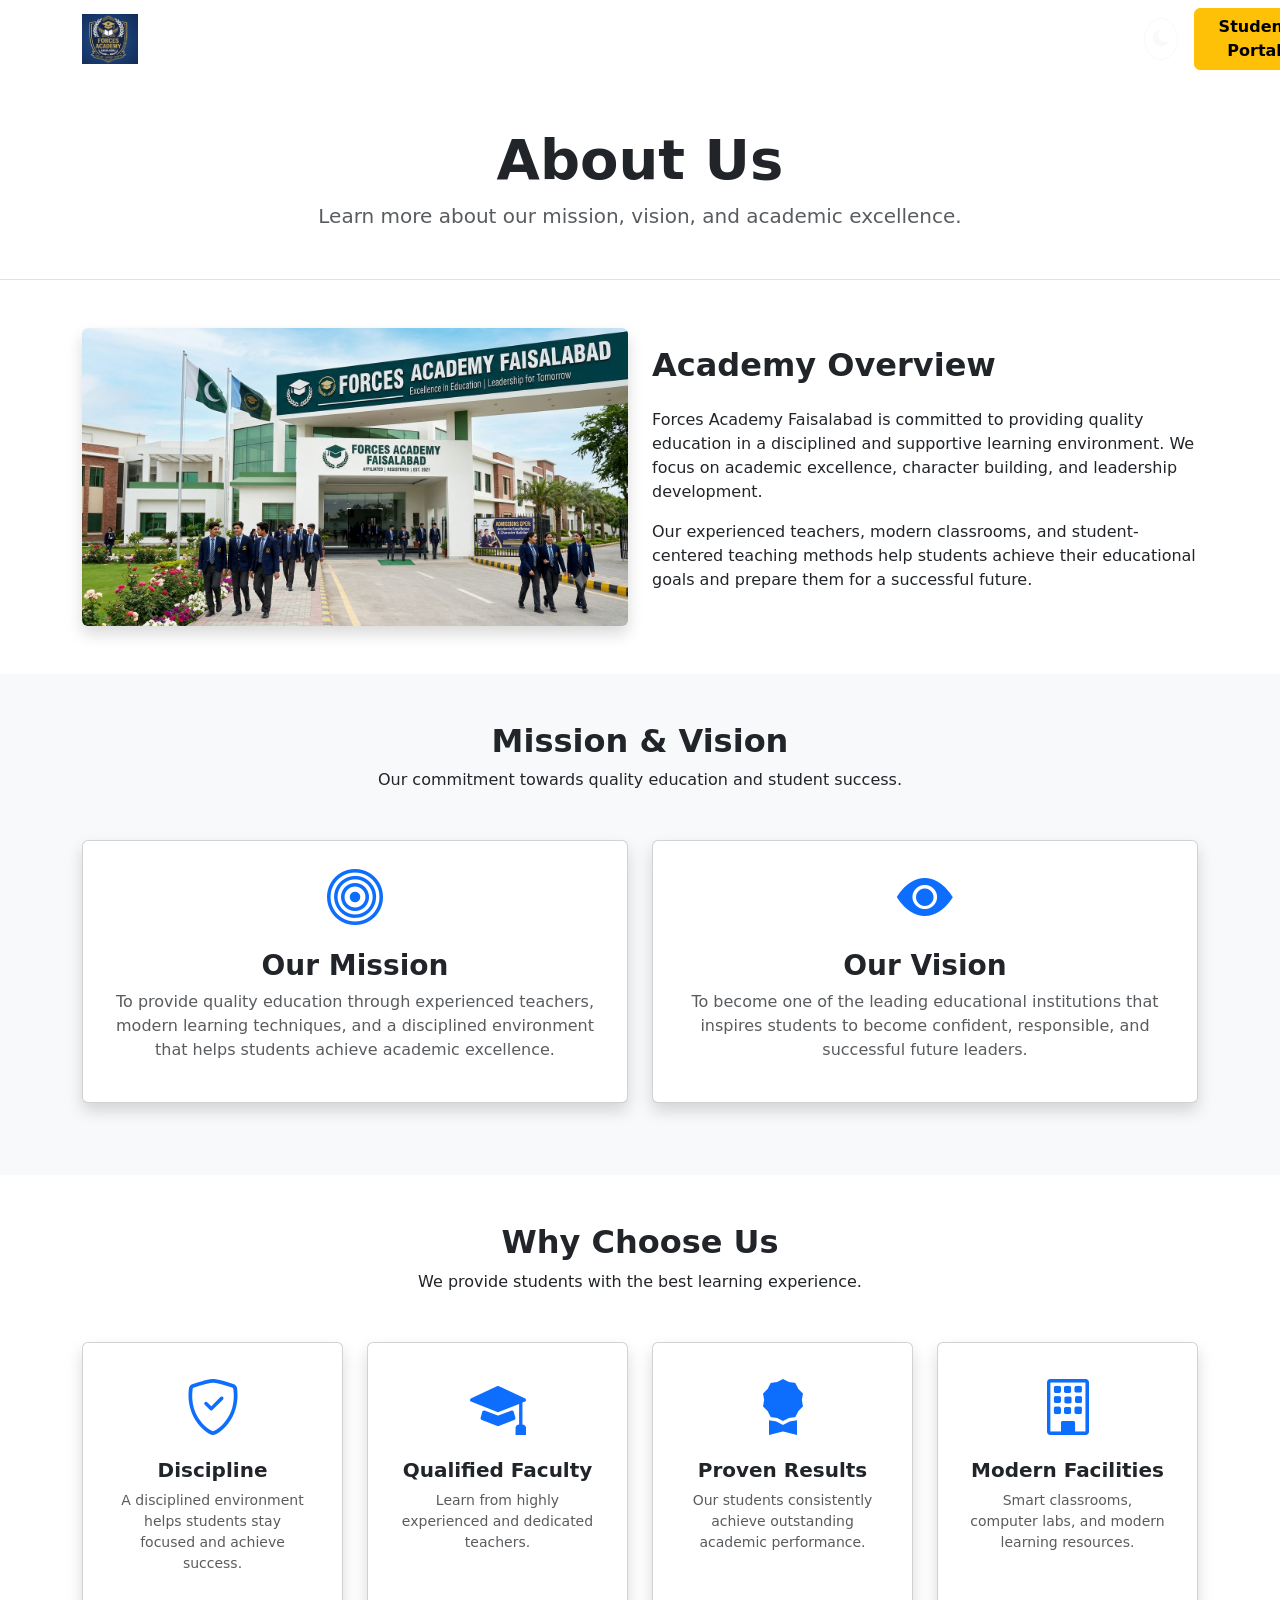
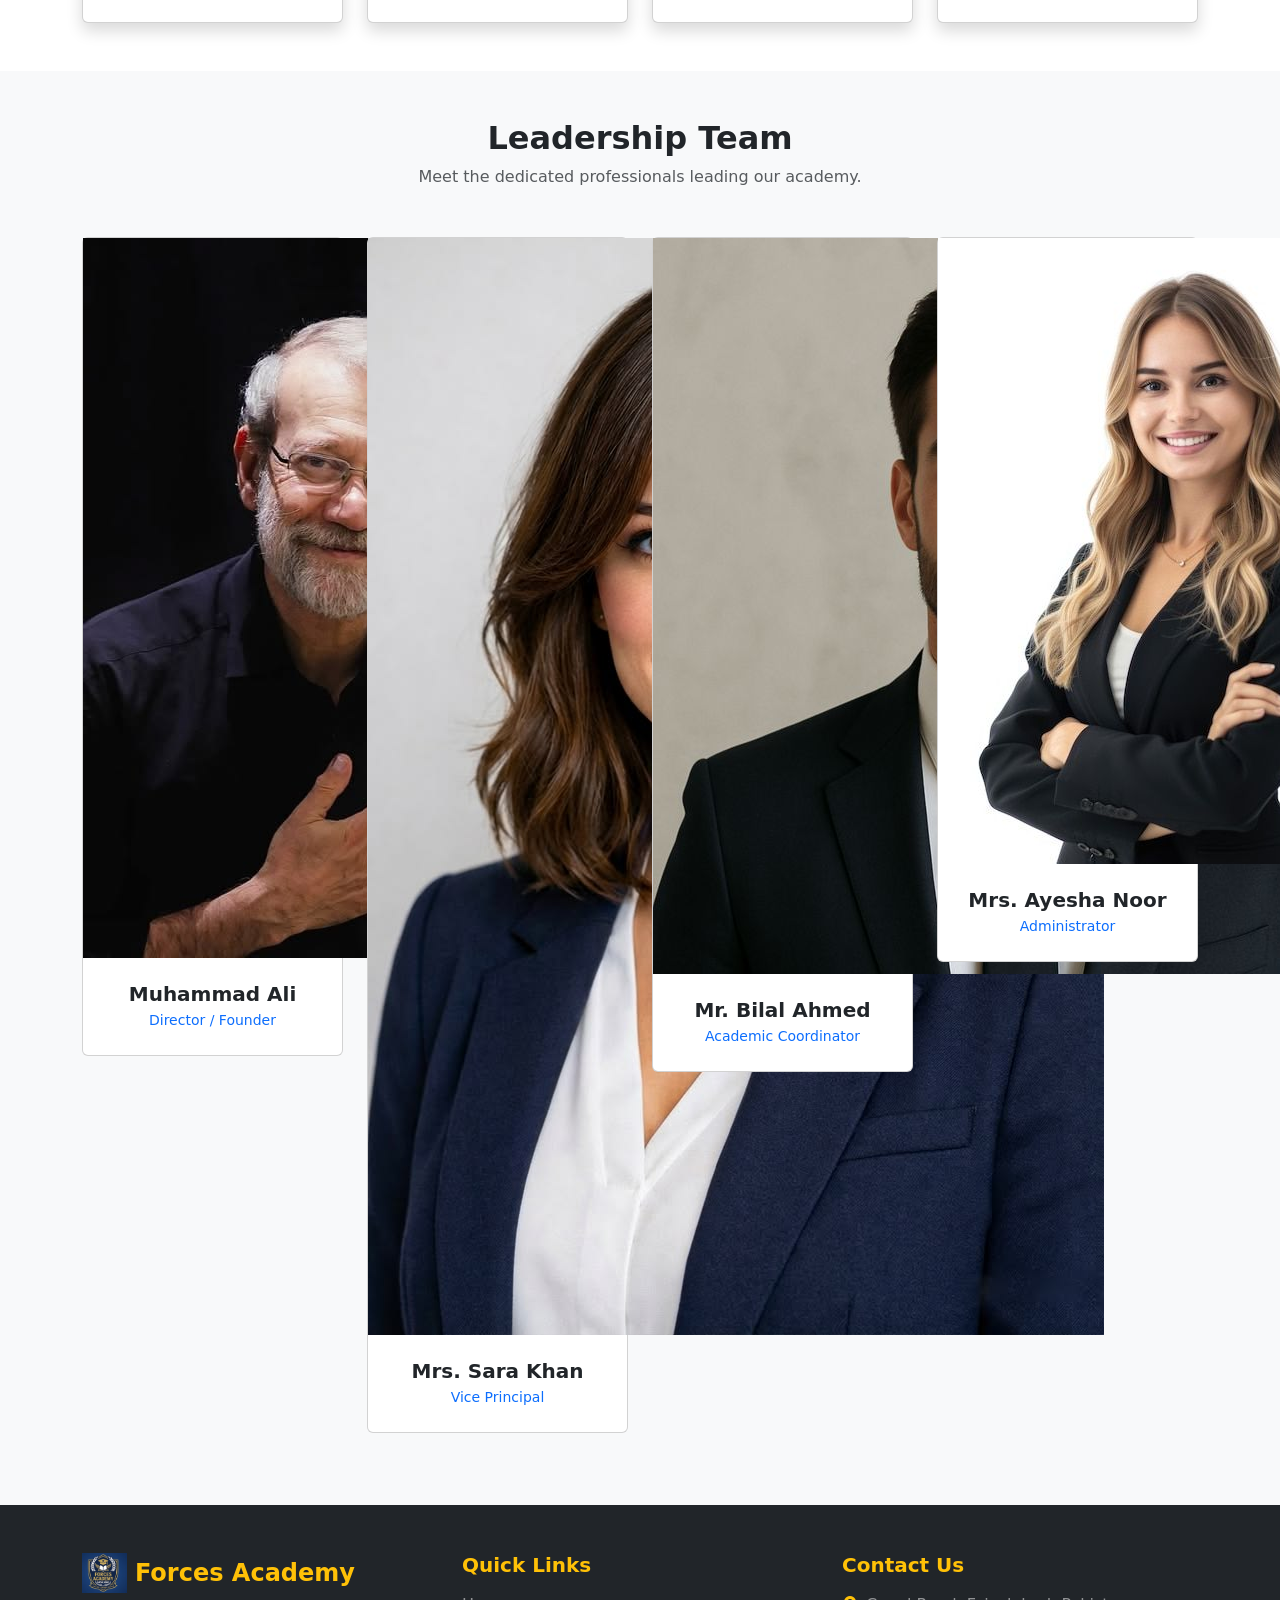
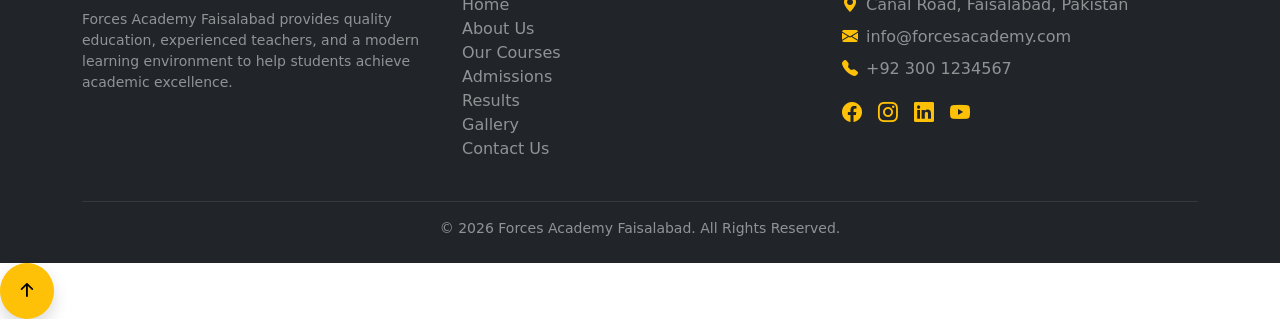
==== commit e7da1cb0: "Added favicon, tested advanced features, and deployed" ====
--- a/about.html
+++ b/about.html
@@ -3,10 +3,21 @@
 <head>
     <meta charset="UTF-8">
     <meta name="viewport" content="width=device-width, initial-scale=1.0">
-    <title>About Us | Forces Academy Faisalabad</title>
+    <title>Forces Academy Faisalabad | About Us</title>
+    
+    <meta name="description" content="Learn about Forces Academy Faisalabad, our mission, vision, and expert faculty for defense test preparation.">
+    <meta name="keywords" content="About Forces Academy, Faisalabad, Military Coaching, Faculty">
+    <meta name="author" content="Forces Academy Faisalabad">
+    
+    <meta property="og:type" content="website">
+    <meta property="og:url" content="https://forcesacademy.com/about.html">
+    <meta property="og:title" content="Forces Academy Faisalabad | About Us">
+    <meta property="og:description" content="Learn about Forces Academy Faisalabad and our mission for military test preparation.">
+    <meta property="og:image" content="images/logo.png">
+
     <link href="https://cdn.jsdelivr.net/npm/bootstrap@5.3.0/dist/css/bootstrap.min.css" rel="stylesheet">
     <link rel="stylesheet" href="https://cdn.jsdelivr.net/npm/bootstrap-icons@1.11.3/font/bootstrap-icons.min.css">
-    <link rel="stylesheet" href="css/style.css">
+    <link rel="stylesheet" href="style.css">
 </head>
 <body>
 
@@ -26,9 +37,15 @@
                     <li class="nav-item"><a class="nav-link" href="results.html">Results</a></li>
                     <li class="nav-item"><a class="nav-link" href="gallery.html">Gallery</a></li>
                     <li class="nav-item"><a class="nav-link" href="contact.html">Contact</a></li>
+                     <li class="nav-item ms-lg-2">
+                        <button id="darkModeToggle" class="btn btn-outline-light rounded-circle p-2" aria-label="Toggle dark mode">
+                            <i id="darkModeIcon" class="bi bi-moon-fill"></i>
+                        </button>
+                    </li>
                     <li class="nav-item ms-lg-3 mt-3 mt-lg-0">
                         <a href="#" class="btn btn-warning px-4 fw-semibold">Student Portal</a>
                     </li>
+                    
                 </ul>
             </div>
         </div>
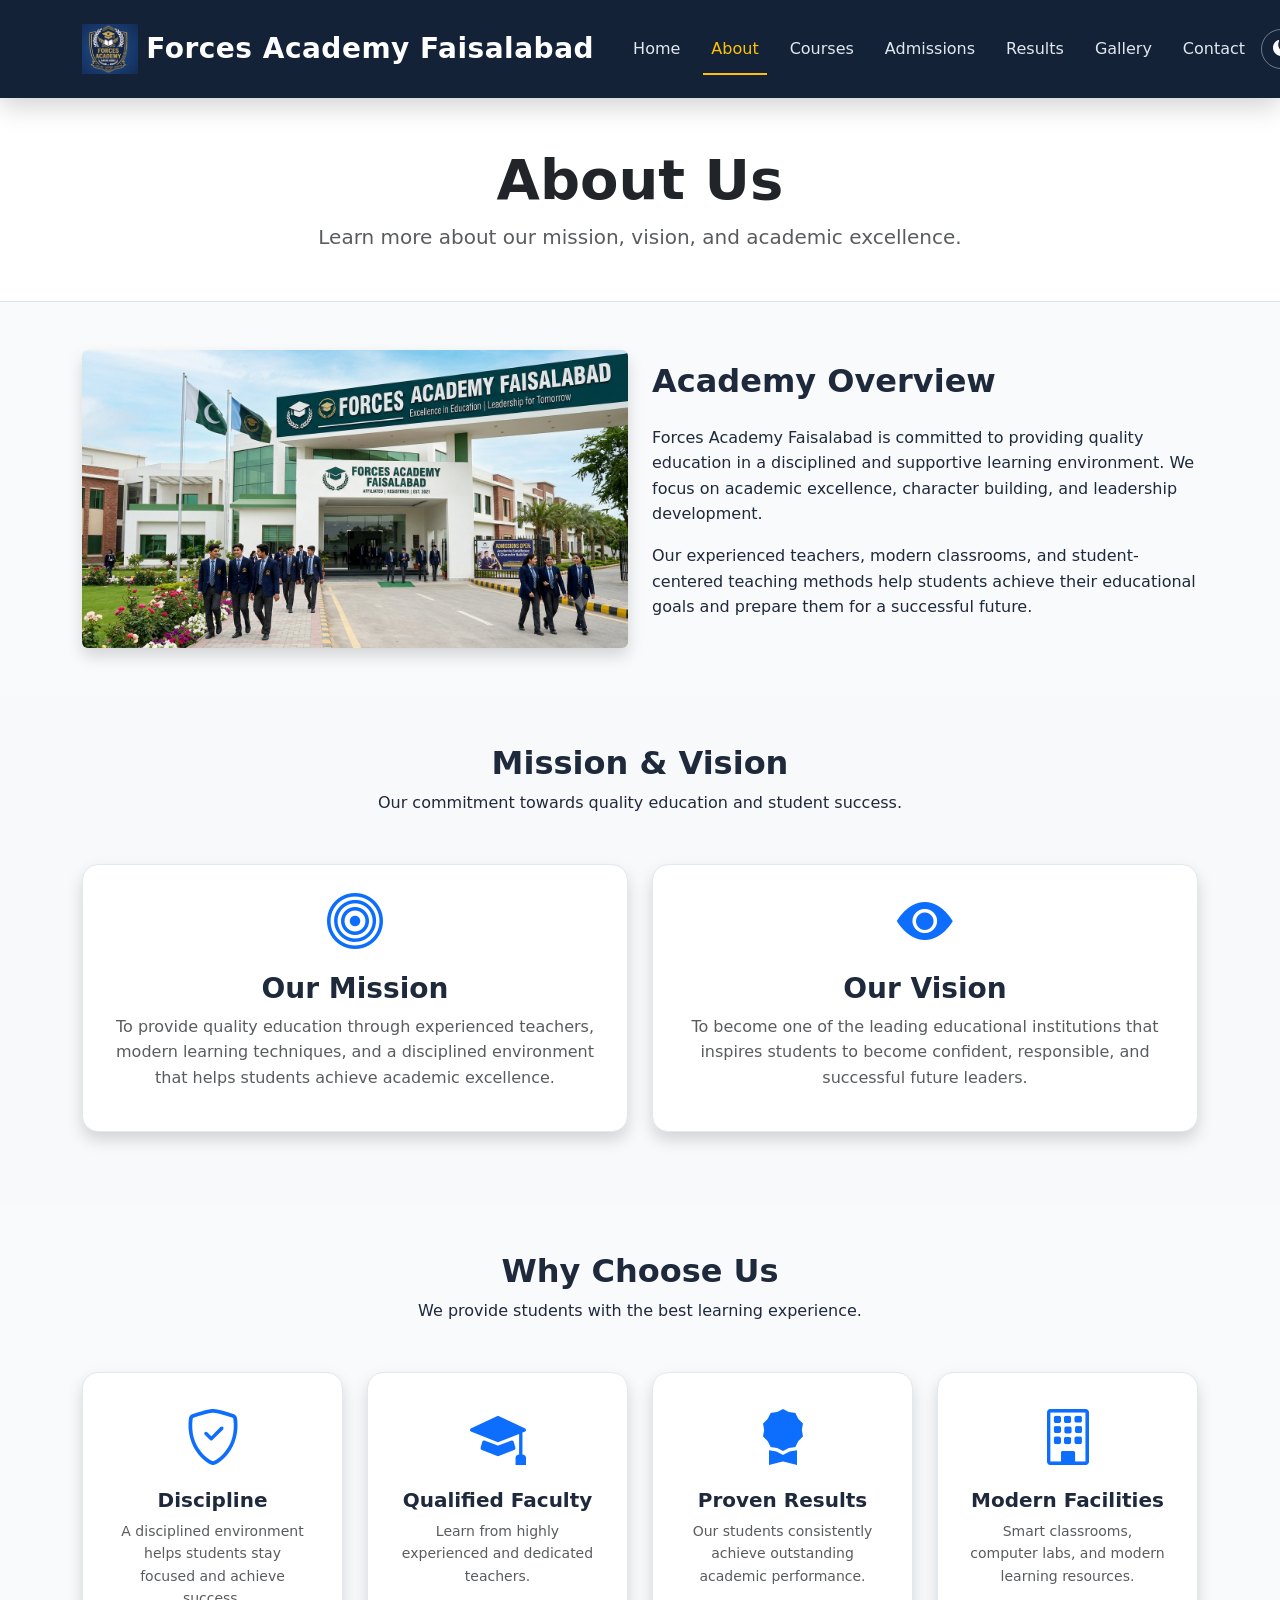
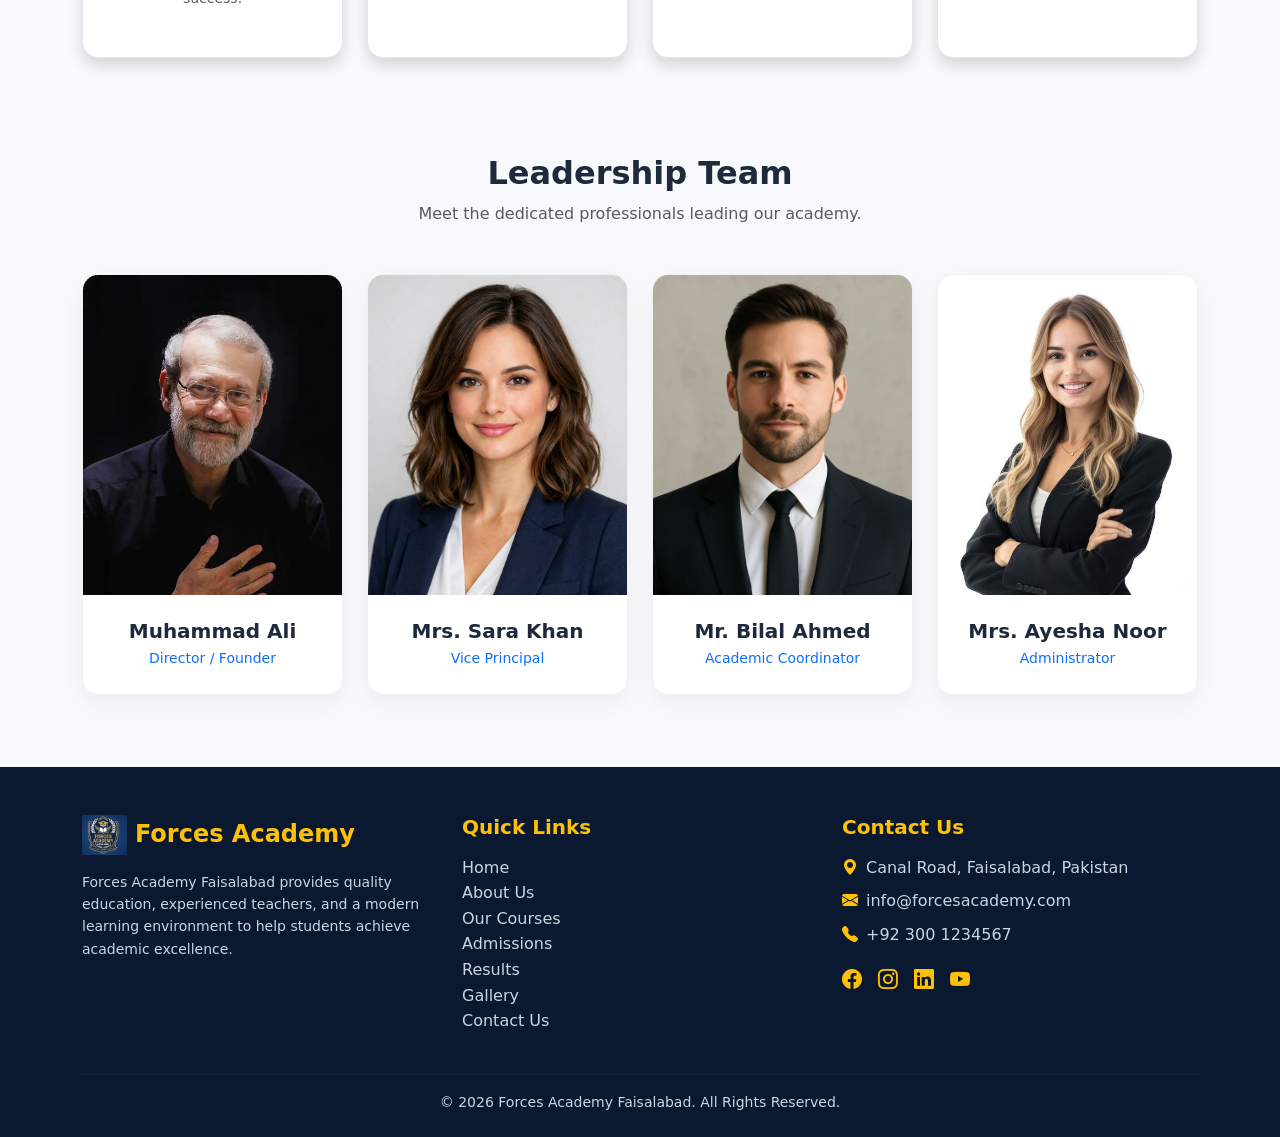
==== commit 875d74ea: "Fixed issues and improved website functionality." ====
--- a/about.html
+++ b/about.html
@@ -17,7 +17,8 @@
 
     <link href="https://cdn.jsdelivr.net/npm/bootstrap@5.3.0/dist/css/bootstrap.min.css" rel="stylesheet">
     <link rel="stylesheet" href="https://cdn.jsdelivr.net/npm/bootstrap-icons@1.11.3/font/bootstrap-icons.min.css">
-    <link rel="stylesheet" href="style.css">
+    <link rel="stylesheet" href="css/style.css">
+    <link href="js/script.js">
 </head>
 <body>
 
@@ -257,6 +258,6 @@
         <i class="bi bi-arrow-up-short fs-3"></i>
     </button>
     <script src="https://cdn.jsdelivr.net/npm/bootstrap@5.3.0/dist/js/bootstrap.bundle.min.js"></script>
-    <script src="js/main.js"></script>
+    <script src="js/script.js"></script>
 </body>
 </html>
--- a/css/style.css
+++ b/css/style.css
@@ -0,0 +1,955 @@
+/* ==========================================================================
+   1. GLOBAL RESET & DESIGN SYSTEM VARIABLES
+   ========================================================================== */
+:root {
+    --primary-dark: #0a192f;   /* Deep Navy Blue (Navbar, Footer, Headers) */
+    --accent-blue: #0d6efd;    /* Royal Blue (Buttons, Active States, Links) */
+    --brand-gold: #ffc107;     /* Golden Amber (Highlights, Hover States) */
+    --light-bg: #f8fafc;       /* Clean Light Gray Background */
+    --text-dark: #1e293b;      /* High-readability Dark Text */
+    --text-muted: #64748b;     /* Secondary Gray Text */
+    --card-shadow: 0 8px 25px rgba(0, 0, 0, 0.05);
+    --hover-shadow: 0 20px 40px rgba(10, 25, 47, 0.15);
+    --transition-smooth: all 0.35s cubic-bezier(0.25, 0.8, 0.25, 1);
+}
+
+* {
+    margin: 0;
+    padding: 0;
+    box-sizing: border-box;
+}
+
+html {
+    scroll-behavior: smooth;
+}
+
+body {
+    font-family: 'Poppins', system-ui, -apple-system, sans-serif;
+    background-color: var(--light-bg);
+    color: var(--text-dark);
+    overflow-x: hidden;
+    line-height: 1.6;
+    transition: background-color 0.3s ease, color 0.3s ease;
+}
+
+/* ==========================================================================
+   2. NAVBAR COMPONENT & STICKY NAVIGATION
+   ========================================================================== */
+.navbar {
+    background: rgba(10, 25, 47, 0.96) !important;
+    backdrop-filter: blur(15px);
+    padding: 14px 0;
+    transition: var(--transition-smooth);
+    box-shadow: 0 8px 25px rgba(0, 0, 0, 0.18);
+    z-index: 1030;
+}
+
+.navbar-brand {
+    color: #ffffff !important;
+    font-weight: 700;
+    letter-spacing: 0.5px;
+    transition: var(--transition-smooth);
+}
+
+.navbar-brand:hover {
+    color: var(--brand-gold) !important;
+    transform: scale(1.03);
+}
+
+.navbar-brand img {
+    max-height: 50px;
+    width: auto;
+    object-fit: contain;
+}
+
+.nav-link {
+    color: #e2e8f0 !important;
+    font-weight: 500;
+    margin-left: 15px;
+    position: relative;
+    transition: var(--transition-smooth);
+}
+
+.nav-link:hover, 
+.nav-link.active {
+    color: var(--brand-gold) !important;
+}
+
+.nav-link::after {
+    content: "";
+    position: absolute;
+    left: 0;
+    bottom: -5px;
+    width: 0;
+    height: 2px;
+    background: var(--brand-gold);
+    transition: var(--transition-smooth);
+}
+
+.nav-link:hover::after, 
+.nav-link.active::after {
+    width: 100%;
+}
+
+/* ==========================================================================
+   3. STANDARDIZED UI BUTTONS & UTILITIES
+   ========================================================================== */
+.btn-primary {
+    background-color: var(--accent-blue) !important;
+    border-color: var(--accent-blue) !important;
+    border-radius: 30px;
+    padding: 12px 30px;
+    font-weight: 600;
+    transition: var(--transition-smooth);
+}
+
+.btn-primary:hover {
+    background-color: #0b5ed7 !important;
+    border-color: #0b5ed7 !important;
+    transform: translateY(-3px);
+    box-shadow: 0 10px 20px rgba(13, 110, 253, 0.25);
+}
+
+.btn-warning, .badge-gold {
+    background-color: var(--brand-gold) !important;
+    border-color: var(--brand-gold) !important;
+    color: #000000 !important;
+    border-radius: 30px;
+    padding: 10px 24px;
+    font-weight: 600;
+    transition: var(--transition-smooth);
+}
+
+.btn-warning:hover {
+    transform: translateY(-3px);
+    box-shadow: 0 10px 20px rgba(255, 193, 7, 0.3);
+}
+
+.text-light-opacity {
+    color: #e2e8f0 !important;
+}
+
+.page-header {
+    background-color: #ffffff;
+    color: var(--primary-dark);
+    border-bottom: 1px solid #e2e8f0;
+    padding: 60px 0;
+}
+
+.section-title, .section-heading {
+    color: var(--accent-blue);
+    font-weight: 700;
+    letter-spacing: 2px;
+    text-transform: uppercase;
+    font-size: 13px;
+    display: block;
+    margin-bottom: 8px;
+}
+
+.section-subtitle, .section-desc, .feature-desc {
+    color: #475569;
+}
+
+/* ==========================================================================
+   4. INDEX (HOME) HERO SECTION - DARK NAVY BACKGROUND & HIGH CONTRAST TEXT
+   ========================================================================== */
+#hero {
+    min-height: 85vh;
+    display: flex;
+    align-items: center;
+    position: relative;
+    overflow: hidden;
+    background-color: #0a192f !important; /* Deep Navy Blue Theme Background */
+    color: #ffffff !important;
+    padding: 60px 0;
+}
+
+.hero-text h1 {
+    font-size: 54px;
+    font-weight: 800;
+    line-height: 1.2;
+    margin-bottom: 25px;
+    color: #ffffff !important; /* Bright White Heading */
+    animation: fadeInUp 0.7s ease-out forwards;
+}
+
+.hero-text p {
+    font-size: 17px;
+    line-height: 1.8;
+    color: #cbd5e1 !important; /* Readable Light Gray Paragraph Text */
+    margin-bottom: 30px;
+    animation: fadeInUp 0.7s ease-out 0.2s forwards;
+}
+
+.hero-image {
+    width: 100%;
+    max-width: 540px;
+    height: 380px;
+    object-fit: cover;
+    border-radius: 22px;
+    border: 6px solid rgba(255, 255, 255, 0.15);
+    box-shadow: 0 35px 70px rgba(0, 0, 0, 0.35);
+    transition: var(--transition-smooth);
+}
+
+.hero-image:hover {
+    transform: scale(1.03) rotate(-1deg);
+}
+
+.carousel-item {
+    height: 75vh;
+    min-height: 400px;
+}
+
+.carousel-caption {
+    bottom: 25%;
+    background: rgba(10, 25, 47, 0.88);
+    padding: 30px;
+    border-radius: 15px;
+    backdrop-filter: blur(5px);
+    border-left: 5px solid var(--brand-gold);
+    text-align: left;
+    color: #ffffff;
+}
+
+/* ==========================================================================
+   5. CARDS, GRID MODULES & ABOUT SECTION
+   ========================================================================== */
+.card, .custom-card, .why-card {
+    background: #ffffff;
+    border: 1px solid #e2e8f0;
+    border-radius: 16px;
+    box-shadow: var(--card-shadow);
+    transition: var(--transition-smooth);
+    overflow: hidden;
+    height: 100%;
+    color: var(--text-dark);
+}
+
+.card:hover, .custom-card:hover, .why-card:hover {
+    transform: translateY(-8px);
+    box-shadow: var(--hover-shadow);
+}
+
+.card-img-top {
+    border-top-left-radius: 16px;
+    border-top-right-radius: 16px;
+    height: 220px;
+    object-fit: cover;
+}
+
+.about-section {
+    padding: 90px 0;
+    background: #ffffff;
+}
+
+.about-section h2 {
+    font-size: 38px;
+    font-weight: 700;
+    color: #1f2937;
+}
+
+.about-image {
+    width: 100%;
+    max-width: 460px;
+    height: 400px;
+    object-fit: cover;
+    border-radius: 25px;
+    box-shadow: 0 20px 45px rgba(0, 0, 0, 0.12);
+}
+
+.feature-box {
+    background: #ffffff;
+    padding: 30px;
+    border-radius: 20px;
+    border: 1px solid #eef2f6;
+    box-shadow: 0 10px 30px rgba(0, 0, 0, 0.04);
+    transition: var(--transition-smooth);
+    height: 100%;
+}
+
+.feature-box:hover {
+    background: var(--accent-blue);
+    color: #ffffff;
+    transform: translateY(-10px);
+    box-shadow: 0 20px 40px rgba(13, 110, 253, 0.2);
+}
+
+.feature-box:hover h5, 
+.feature-box:hover p {
+    color: #ffffff !important;
+}
+
+.feature-box:hover .feature-icon {
+    color: var(--brand-gold);
+}
+
+.feature-icon, .icon-box {
+    font-size: 40px;
+    color: var(--accent-blue);
+    margin-bottom: 15px;
+    transition: var(--transition-smooth);
+}
+
+.why-choose-section .icon-wrapper {
+    width: 60px;
+    height: 60px;
+    display: flex;
+    align-items: center;
+    justify-content: center;
+    flex-shrink: 0;
+}
+
+/* Team Section Cards */
+.team-card {
+    border: 1px solid #eef2f6;
+}
+
+.team-img-wrapper {
+    width: 100%;
+    height: 320px !important;
+    overflow: hidden;
+    position: relative;
+    background: #f1f5f9;
+}
+
+.team-img-wrapper img {
+    width: 100% !important;
+    height: 100% !important;
+    object-fit: cover !important;
+    object-position: top center !important;
+    transition: transform 0.5s ease;
+}
+
+.team-card:hover .team-img-wrapper img {
+    transform: scale(1.06);
+}
+
+.animated-card {
+    opacity: 0;
+    animation: fadeInUp 0.7s ease-out forwards;
+}
+
+.animated-card .btn-outline-primary {
+    transition: var(--transition-smooth) !important;
+}
+
+.animated-card:hover .btn-outline-primary {
+    background-color: var(--accent-blue) !important;
+    color: #ffffff !important;
+}
+
+/* ==========================================================================
+   6. GALLERY & LIGHTBOX (With Filters)
+   ========================================================================== */
+.gallery-container {
+    display: grid;
+    grid-template-columns: repeat(auto-fill, minmax(300px, 1fr));
+    gap: 20px;
+}
+
+.gallery-card {
+    transition: transform 0.3s ease, opacity 0.3s ease;
+    border-radius: 12px;
+    overflow: hidden;
+    will-change: opacity, transform;
+}
+
+.gallery-card img {
+    border-radius: 12px 12px 0 0;
+    object-fit: cover;
+    width: 100%;
+    height: 220px;
+}
+
+.gallery-item {
+    position: relative;
+    overflow: hidden;
+    border-radius: 12px;
+    box-shadow: var(--card-shadow);
+    aspect-ratio: 4/3;
+    cursor: pointer;
+    background-color: #f8f9fa;
+    transition: var(--transition-smooth);
+}
+
+.gallery-item img {
+    width: 100%;
+    height: 100%;
+    object-fit: cover;
+    transition: transform 0.5s ease;
+}
+
+.gallery-item:hover img {
+    transform: scale(1.1);
+}
+
+.gallery-overlay {
+    position: absolute;
+    top: 0;
+    left: 0;
+    width: 100%;
+    height: 100%;
+    background: rgba(10, 25, 47, 0.85);
+    display: flex;
+    flex-direction: column;
+    justify-content: center;
+    align-items: center;
+    color: #ffffff;
+    opacity: 0;
+    transition: var(--transition-smooth);
+    text-align: center;
+    padding: 15px;
+}
+
+.gallery-item:hover .gallery-overlay {
+    opacity: 1;
+}
+
+.filter-btn {
+    border-radius: 30px;
+    padding: 8px 24px;
+    font-weight: 500;
+    transition: var(--transition-smooth);
+}
+
+.filter-btn.active, 
+.filter-btn:hover {
+    background-color: var(--accent-blue) !important;
+    color: #ffffff !important;
+    border-color: var(--accent-blue) !important;
+    box-shadow: 0 4px 12px rgba(13, 110, 253, 0.25);
+}
+
+.gslide img {
+    max-width: 100% !important;
+    height: auto !important;
+    object-fit: contain !important;
+    display: block !important;
+}
+
+/* ==========================================================================
+   7. FORMS & DATA TABLES
+   ========================================================================== */
+.form-control {
+    border: 1px solid #ced4da;
+    border-radius: 8px;
+    transition: var(--transition-smooth);
+}
+
+.form-control:focus {
+    transform: translateY(-2px);
+    border-color: var(--accent-blue);
+    box-shadow: 0 5px 15px rgba(13, 110, 253, 0.15) !important;
+}
+
+.form-control.is-invalid {
+    border-color: #dc3545 !important;
+}
+
+.form-control.is-valid {
+    border-color: #198754 !important;
+}
+
+#contactForm button[type="submit"]:hover {
+    transform: scale(1.02);
+    background-color: #0b5ed7 !important;
+}
+
+iframe {
+    opacity: 0;
+    animation: fadeIn 1.2s ease-in-out 0.3s forwards;
+}
+
+.table-hover tbody tr {
+    transition: all 0.25s ease;
+}
+
+.table-hover tbody tr:hover {
+    transform: scale(1.01);
+    box-shadow: 0 4px 10px rgba(0, 0, 0, 0.08);
+    position: relative;
+    z-index: 1;
+}
+
+.badge {
+    transition: transform 0.2s cubic-bezier(0.175, 0.885, 0.32, 1.275);
+    display: inline-block;
+}
+
+.table-hover tbody tr:hover .badge {
+    transform: scale(1.15);
+}
+
+.table .badge {
+    display: inline-flex !important;
+    align-items: center !important;
+    justify-content: center !important;
+    width: 36px !important;
+    height: 36px !important;
+    padding: 0 !important;
+    font-size: 0.95rem !important;
+    font-weight: 700 !important;
+    border-radius: 50% !important;
+    box-shadow: none !important;
+    outline: none !important;
+    border: none !important;
+}
+
+.badge-gold {
+    background-color: var(--brand-gold) !important;
+    color: #000000 !important;
+    box-shadow: none !important;
+}
+
+/* ==========================================================================
+   8. STATISTICS SECTION & COUNTERS
+   ========================================================================== */
+.stats-section {
+    padding: 70px 20px;
+    background-color: var(--light-bg);
+    text-align: center;
+}
+
+.stats-container {
+    display: grid;
+    grid-template-columns: repeat(auto-fit, minmax(220px, 1fr));
+    gap: 24px;
+    max-width: 1200px;
+    margin: 0 auto;
+}
+
+.stat-card {
+    background: #ffffff;
+    border: 1px solid #e2e8f0;
+    padding: 35px 20px;
+    border-radius: 16px;
+    box-shadow: var(--card-shadow);
+    transition: var(--transition-smooth);
+}
+
+.stat-card:hover {
+    transform: translateY(-8px);
+    box-shadow: var(--hover-shadow);
+}
+
+.stat-number {
+    font-size: 2.8rem;
+    font-weight: 800;
+    color: var(--accent-blue);
+    margin-bottom: 8px;
+    line-height: 1;
+}
+
+.stat-label {
+    font-size: 1.05rem;
+    font-weight: 600;
+    color: var(--text-muted);
+}
+
+/* ==========================================================================
+   9. TESTIMONIALS SECTION & CAROUSEL
+   ========================================================================== */
+.testimonial-card {
+    background: #ffffff;
+    border: 1px solid #e2e8f0;
+    max-width: 750px;
+    margin: 0 auto;
+    padding: 2.5rem 2rem;
+    border-radius: 16px;
+    box-shadow: var(--card-shadow);
+    text-align: center;
+    transition: var(--transition-smooth);
+}
+
+.testimonial-card:hover {
+    box-shadow: var(--hover-shadow);
+}
+
+.testimonial-card .testimonial-img,
+.testimonial-img {
+    width: 80px !important;
+    height: 80px !important;
+    max-width: 80px !important;
+    max-height: 80px !important;
+    min-width: 80px !important;
+    min-height: 80px !important;
+    border-radius: 10% !important;
+    object-fit: cover !important;
+    object-position: top center !important;
+    border: 3px solid var(--brand-gold) !important;
+    box-shadow: 0 4px 12px rgba(0, 0, 0, 0.12) !important;
+    display: block !important;
+    margin: 0 auto 1rem auto !important;
+    flex-shrink: 0 !important;
+}
+
+.testimonial-card .star-rating {
+    font-size: 1.1rem;
+    color: var(--brand-gold);
+    margin-bottom: 1rem;
+}
+
+.carousel-indicators [data-bs-target] {
+    background-color: var(--primary-dark);
+    width: 12px;
+    height: 12px;
+    border-radius: 50%;
+    margin: 0 4px;
+}
+
+.carousel-control-prev-icon,
+.carousel-control-next-icon {
+    filter: invert(1) grayscale(100%);
+}
+
+/* ==========================================================================
+   10. BACK TO TOP FLOATING BUTTON
+   ========================================================================== */
+#backToTopBtn {
+    position: fixed;
+    bottom: 30px;
+    right: 30px;
+    width: 48px;
+    height: 48px;
+    border-radius: 50%;
+    background-color: var(--brand-gold);
+    color: #000000;
+    border: none;
+    outline: none;
+    cursor: pointer;
+    font-size: 1.25rem;
+    display: flex;
+    align-items: center;
+    justify-content: center;
+    box-shadow: 0 4px 15px rgba(255, 193, 7, 0.4);
+    opacity: 0;
+    visibility: hidden;
+    transition: var(--transition-smooth);
+    z-index: 999;
+}
+
+#backToTopBtn.show {
+    opacity: 1;
+    visibility: visible;
+}
+
+#backToTopBtn:hover {
+    background-color: #e0a800;
+    transform: translateY(-4px) scale(1.05);
+    box-shadow: 0 8px 20px rgba(255, 193, 7, 0.25);
+}
+
+/* ==========================================================================
+   11. CALL TO ACTION (CTA) SECTION - UNIFIED NAVY BANNER
+   ========================================================================== */
+.navy-cta-banner,
+.bg-primary {
+    background-color: #0a192f !important;
+    padding: 2.5rem 1.5rem !important;
+    margin-top: 0 !important;
+    margin-bottom: 0 !important;
+    box-shadow: 0 8px 25px rgba(10, 25, 47, 0.2) !important;
+    border-bottom: 4px solid var(--brand-gold) !important;
+}
+
+.navy-cta-banner h2, .bg-primary h1, .bg-primary h2, .bg-primary h3 {
+    color: #ffffff !important;
+}
+
+.navy-cta-banner p, .bg-primary p {
+    color: #cbd5e1 !important;
+}
+
+.navy-cta-banner .btn-warning,
+.bg-primary .btn-light,
+.bg-primary .btn-warning {
+    background-color: var(--brand-gold) !important;
+    border-color: var(--brand-gold) !important;
+    color: #000000 !important;
+    font-weight: 600;
+    border-radius: 30px;
+    padding: 10px 28px;
+    transition: var(--transition-smooth);
+}
+
+.navy-cta-banner .btn-warning:hover,
+.bg-primary .btn-light:hover,
+.bg-primary .btn-warning:hover {
+    background-color: #e0a800 !important;
+    border-color: #e0a800 !important;
+    transform: translateY(-2px);
+    box-shadow: 0 8px 20px rgba(255, 193, 7, 0.3);
+}
+
+/* ==========================================================================
+   12. DEEP NAVY BLUE FOOTER
+   ========================================================================== */
+footer, 
+footer.bg-dark, 
+footer.text-white {
+    background-color: #0a192f !important;
+    color: #e2e8f0 !important;
+}
+
+footer h4, 
+footer h5, 
+footer .text-warning {
+    color: #ffc107 !important;
+}
+
+footer p, 
+footer li, 
+footer a, 
+footer .text-white-50 {
+    color: #cbd5e1 !important;
+}
+
+footer a:hover {
+    color: #ffc107 !important;
+}
+
+footer hr, 
+footer .border-secondary {
+    border-color: rgba(255, 255, 255, 0.15) !important;
+}
+
+/* ==========================================================================
+   13. DARK MODE TOGGLE & MASTER OVERRIDES
+   ========================================================================== */
+#darkModeToggle {
+    border-color: rgba(255, 255, 255, 0.4);
+    color: #ffffff;
+    transition: var(--transition-smooth);
+    width: 40px;
+    height: 40px;
+    display: inline-flex;
+    align-items: center;
+    justify-content: center;
+}
+
+#darkModeToggle:hover {
+    background-color: var(--brand-gold);
+    border-color: var(--brand-gold);
+    color: var(--primary-dark);
+}
+
+/* Body & Main Backgrounds */
+body.dark-mode,
+body.dark-mode main,
+body.dark-mode section,
+body.dark-mode header,
+body.dark-mode .bg-white,
+body.dark-mode .bg-light,
+body.dark-mode .about-section,
+body.dark-mode .stats-section,
+body.dark-mode .page-header {
+    background-color: #0f172a !important;
+    color: #ffffff !important;
+}
+
+/* Cards, Tables, Modals & Dropdowns */
+body.dark-mode .card,
+body.dark-mode .custom-card,
+body.dark-mode .why-card,
+body.dark-mode .stat-card,
+body.dark-mode .feature-box,
+body.dark-mode .testimonial-card,
+body.dark-mode .team-card,
+body.dark-mode .modal-content,
+body.dark-mode .dropdown-menu,
+body.dark-mode .accordion-item,
+body.dark-mode .list-group-item,
+body.dark-mode table,
+body.dark-mode tr,
+body.dark-mode td,
+body.dark-mode th {
+    background-color: #1e293b !important;
+    border-color: #334155 !important;
+    color: #ffffff !important;
+}
+
+/* Headings in Dark Mode */
+body.dark-mode h1,
+body.dark-mode h2,
+body.dark-mode h3,
+body.dark-mode h4,
+body.dark-mode h5,
+body.dark-mode h6,
+body.dark-mode .display-1,
+body.dark-mode .display-2,
+body.dark-mode .display-3,
+body.dark-mode .display-4,
+body.dark-mode .card-title,
+body.dark-mode .about-section h2 {
+    color: #ffffff !important;
+}
+
+/* Body Text & Paragraphs */
+body.dark-mode p,
+body.dark-mode span,
+body.dark-mode li,
+body.dark-mode label,
+body.dark-mode td,
+body.dark-mode th,
+body.dark-mode small,
+body.dark-mode b,
+body.dark-mode strong,
+body.dark-mode .card-text,
+body.dark-mode .section-subtitle,
+body.dark-mode .section-desc,
+body.dark-mode .feature-desc,
+body.dark-mode .stat-label,
+body.dark-mode .text-dark,
+body.dark-mode .text-black,
+body.dark-mode .text-body {
+    color: #f1f5f9 !important;
+}
+
+/* Muted / Secondary Text */
+body.dark-mode .text-muted,
+body.dark-mode .text-secondary {
+    color: #94a3b8 !important;
+}
+
+/* Form Controls */
+body.dark-mode .form-control,
+body.dark-mode .form-select,
+body.dark-mode .input-group-text {
+    background-color: #0f172a !important;
+    color: #ffffff !important;
+    border-color: #334155 !important;
+}
+
+body.dark-mode .form-control::placeholder {
+    color: #94a3b8 !important;
+}
+
+/* Accordion Active State */
+body.dark-mode .accordion-button {
+    background-color: #1e293b !important;
+    color: #ffffff !important;
+}
+
+body.dark-mode .accordion-button:not(.collapsed) {
+    background-color: #334155 !important;
+    color: #38bdf8 !important;
+}
+
+/* Inline Links */
+body.dark-mode a:not(.btn):not(.nav-link) {
+    color: #38bdf8 !important;
+}
+/* ==========================================================================
+   FIX: COURSE & CARD BADGES UNIFORM SIZING (3rd Badge Matching Style)
+   ========================================================================== */
+
+/* Cards ke andar standard text badges ko clean horizontal pill banayein */
+.card .badge, 
+.custom-card .badge, 
+.why-card .badge {
+    display: inline-block !important;
+    width: auto !important;
+    height: auto !important;
+    min-width: unset !important;
+    min-height: unset !important;
+    padding: 6px 16px !important;
+    font-size: 0.85rem !important;
+    font-weight: 600 !important;
+    border-radius: 20px !important;
+    box-shadow: none !important;
+    outline: none !important;
+    border: none !important;
+    text-align: center !important;
+    letter-spacing: 0.3px !important;
+}
+
+/* Specific Badge Background Colors Fix */
+.badge-info, 
+.badge-intermediate,
+.card .bg-info,
+.card .bg-primary {
+    background-color: #0dcaf0 !important; /* Clean cyan/light blue matching 3rd badge */
+    color: #000000 !important;
+}
+
+/* Force Table Badges to stay Round (Counter Numbers Only) */
+.table .badge {
+    display: inline-flex !important;
+    align-items: center !important;
+    justify-content: center !important;
+    width: 36px !important;
+    height: 36px !important;
+    padding: 0 !important;
+    border-radius: 50% !important;
+}
+/* ==========================================================================
+   14. KEYFRAME ANIMATIONS & RESPONSIVE QUERIES
+   ========================================================================== */
+@keyframes fadeInUp {
+    from {
+        opacity: 0;
+        transform: translateY(25px);
+    }
+    to {
+        opacity: 1;
+        transform: translateY(0);
+    }
+}
+
+@keyframes fadeIn {
+    from { opacity: 0; }
+    to { opacity: 1; }
+}
+
+.animate-fade-in { animation: fadeIn 1s ease-out forwards; }
+.animate-slide-up { opacity: 0; animation: fadeInUp 0.8s cubic-bezier(0.25, 0.8, 0.25, 1) forwards; }
+
+.animate-header { animation: fadeInUp 0.6s ease-out forwards; }
+.animate-filters { animation: fadeInUp 0.6s ease-out 0.2s forwards; opacity: 0; }
+.animate-table { animation: fadeIn 0.8s ease-out 0.4s forwards; opacity: 0; }
+
+/* Staggered Delays */
+.delay-1 { animation-delay: 0.1s; }
+.delay-2 { animation-delay: 0.2s; }
+.delay-3 { animation-delay: 0.3s; }
+.delay-4 { animation-delay: 0.4s; }
+.delay-5 { animation-delay: 0.5s; }
+
+@media (max-width: 768px) {
+    #hero {
+        padding: 2.5rem 0 3.5rem 0;
+        text-align: center;
+    }
+    .stat-number {
+        font-size: 2.25rem;
+    }
+    .testimonial-card {
+        padding: 1.5rem 1rem;
+    }
+}
+
+@media (max-width: 576px) {
+    .stats-section {
+        padding: 45px 15px;
+    }
+    .stat-card {
+        padding: 20px !important;
+    }
+    .stat-number {
+        font-size: 2rem;
+    }
+    .stat-label {
+        font-size: 0.95rem;
+    }
+    .carousel-control-prev,
+    .carousel-control-next {
+        display: none;
+    }
+    #backToTopBtn {
+        bottom: 20px;
+        right: 20px;
+        width: 42px;
+        height: 42px;
+    }
+}
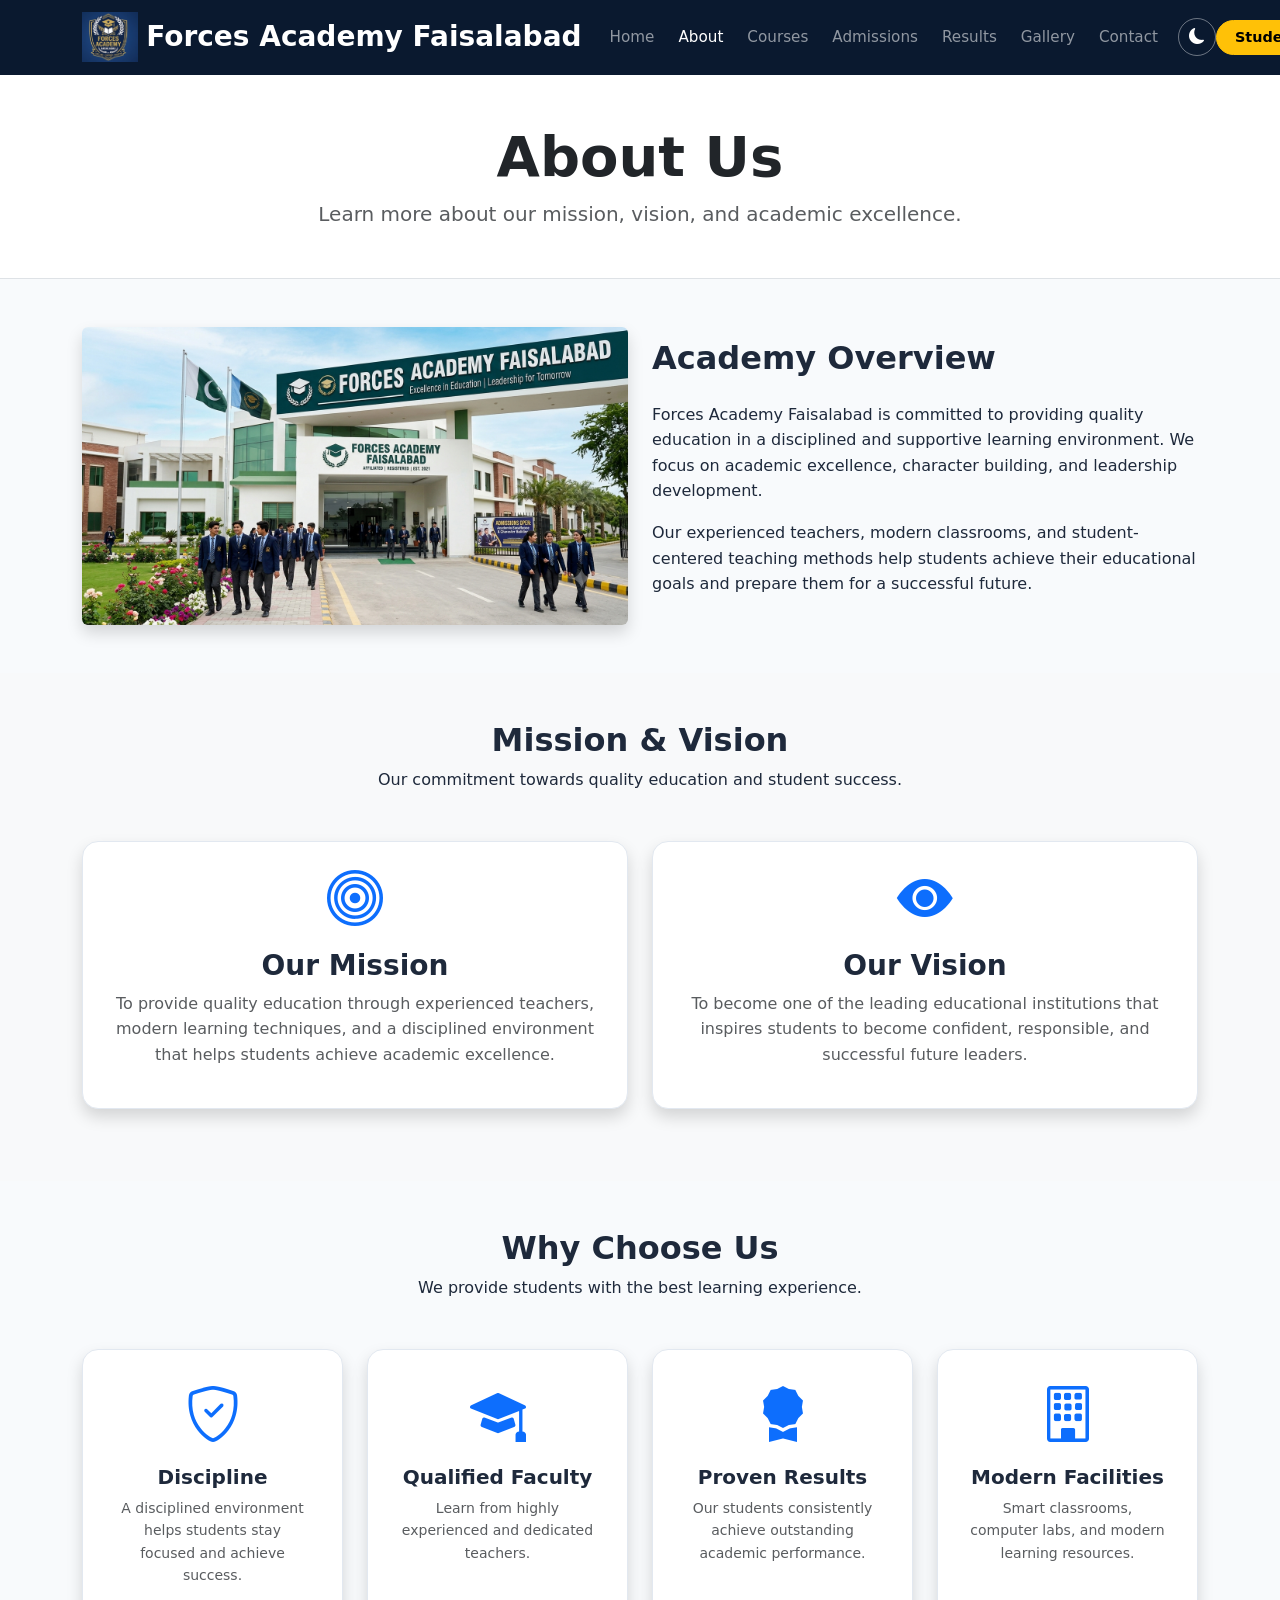
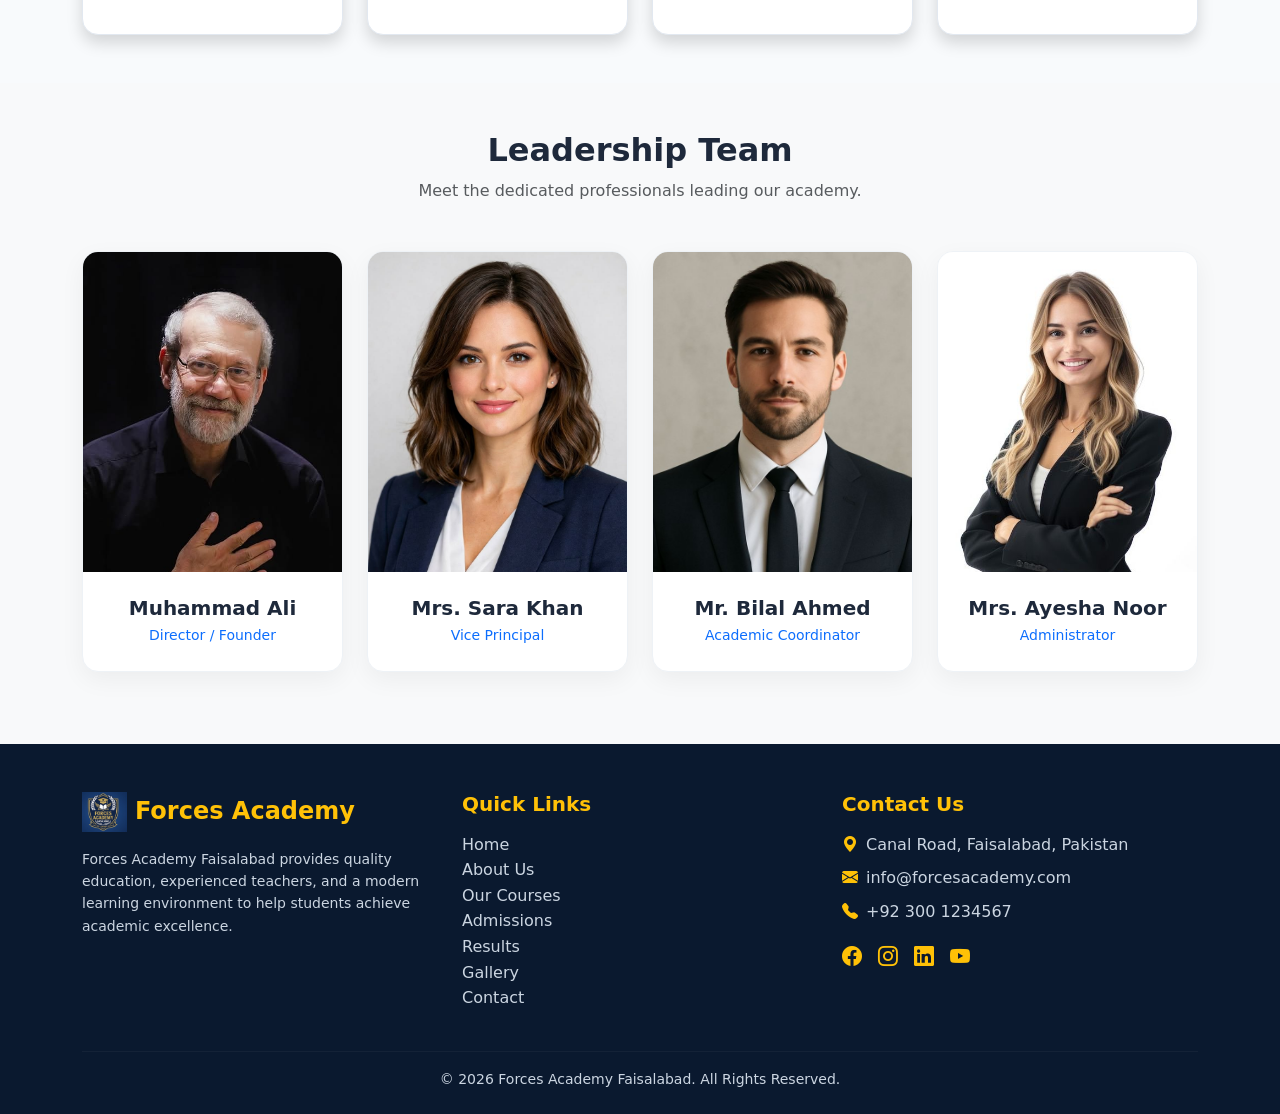
==== commit 3b9bf1b9: "Final testing and updates for Week 7" ====
--- a/about.html
+++ b/about.html
@@ -37,15 +37,16 @@
                     <li class="nav-item"><a class="nav-link" href="admissions.html">Admissions</a></li>
                     <li class="nav-item"><a class="nav-link" href="results.html">Results</a></li>
                     <li class="nav-item"><a class="nav-link" href="gallery.html">Gallery</a></li>
-                    <li class="nav-item"><a class="nav-link" href="contact.html">Contact</a></li>
+                     <li class="nav-item"><a class="nav-link" href="contact.html">Contact</a></li>
+                    
                      <li class="nav-item ms-lg-2">
                         <button id="darkModeToggle" class="btn btn-outline-light rounded-circle p-2" aria-label="Toggle dark mode">
                             <i id="darkModeIcon" class="bi bi-moon-fill"></i>
                         </button>
                     </li>
-                    <li class="nav-item ms-lg-3 mt-3 mt-lg-0">
-                        <a href="#" class="btn btn-warning px-4 fw-semibold">Student Portal</a>
-                    </li>
+                    <a class="btn btn-warning fw-semibold px-3" href="http://ramish.great-site.net/login.php">
+                        Student Portal
+                    </a>
                     
                 </ul>
             </div>
@@ -212,6 +213,7 @@
             </div> </div>
     </section>
 
+   
     <footer class="bg-dark text-white pt-5 pb-4">
         <div class="container">
             <div class="row g-4">
@@ -221,7 +223,7 @@
                         <h4 class="mb-0 text-warning fw-bold">Forces Academy</h4>
                     </div>
                     <p class="small text-white-50">
-                       Forces Academy Faisalabad provides quality education, experienced teachers, and a modern learning environment to help students achieve academic excellence.
+                        Forces Academy Faisalabad provides quality education, experienced teachers, and a modern learning environment to help students achieve academic excellence.
                     </p>
                 </div>
                 <div class="col-lg-4">
@@ -233,7 +235,7 @@
                         <li><a href="admissions.html" class="text-white-50 text-decoration-none">Admissions</a></li>
                         <li><a href="results.html" class="text-white-50 text-decoration-none">Results</a></li>
                         <li><a href="gallery.html" class="text-white-50 text-decoration-none">Gallery</a></li>
-                        <li><a href="contact.html" class="text-white-50 text-decoration-none">Contact Us</a></li>
+                        <li><a href="contact.html" class="text-white-50 text-decoration-none">Contact</a></li>
                     </ul>
                 </div>
                 <div class="col-lg-4">
@@ -257,6 +259,7 @@
     <button id="backToTopBtn" class="btn btn-warning rounded-circle shadow" aria-label="Back to top" title="Go to top">
         <i class="bi bi-arrow-up-short fs-3"></i>
     </button>
+
     <script src="https://cdn.jsdelivr.net/npm/bootstrap@5.3.0/dist/js/bootstrap.bundle.min.js"></script>
     <script src="js/script.js"></script>
 </body>
--- a/css/style.css
+++ b/css/style.css
@@ -32,63 +32,46 @@
     transition: background-color 0.3s ease, color 0.3s ease;
 }
 
-/* ==========================================================================
-   2. NAVBAR COMPONENT & STICKY NAVIGATION
-   ========================================================================== */
+/* ==========================================
+   GLOBAL STANDARDIZED NAVBAR FIX
+   ========================================== */
 .navbar {
-    background: rgba(10, 25, 47, 0.96) !important;
-    backdrop-filter: blur(15px);
-    padding: 14px 0;
-    transition: var(--transition-smooth);
-    box-shadow: 0 8px 25px rgba(0, 0, 0, 0.18);
-    z-index: 1030;
-}
-
-.navbar-brand {
-    color: #ffffff !important;
-    font-weight: 700;
-    letter-spacing: 0.5px;
-    transition: var(--transition-smooth);
-}
-
-.navbar-brand:hover {
-    color: var(--brand-gold) !important;
-    transform: scale(1.03);
+    min-height: 75px !important;
+    padding: 10px 0 !important;
+    background-color: #0a192f !important; /* Fixed Navy Blue */
 }
 
 .navbar-brand img {
-    max-height: 50px;
-    width: auto;
-    object-fit: contain;
-}
-
-.nav-link {
-    color: #e2e8f0 !important;
-    font-weight: 500;
-    margin-left: 15px;
-    position: relative;
-    transition: var(--transition-smooth);
-}
-
-.nav-link:hover, 
-.nav-link.active {
-    color: var(--brand-gold) !important;
-}
-
-.nav-link::after {
-    content: "";
-    position: absolute;
-    left: 0;
-    bottom: -5px;
-    width: 0;
-    height: 2px;
-    background: var(--brand-gold);
-    transition: var(--transition-smooth);
-}
-
-.nav-link:hover::after, 
-.nav-link.active::after {
-    width: 100%;
+    height: 42px !important;
+    width: auto !important;
+}
+
+.navbar-brand span {
+    font-size: 1.25rem !important;
+    font-weight: 700 !important;
+}
+
+.navbar-nav .nav-link {
+    font-size: 0.95rem !important;
+    font-weight: 500 !important;
+    padding: 8px 12px !important;
+}
+
+/* Button size locking */
+.navbar .btn-warning {
+    font-size: 0.9rem !important;
+    padding: 8px 18px !important;
+    line-height: 1.2 !important;
+    white-space: nowrap !important;
+}
+
+#darkModeToggle {
+    width: 38px !important;
+    height: 38px !important;
+    padding: 0 !important;
+    display: inline-flex !important;
+    align-items: center !important;
+    justify-content: center !important;
 }
 
 /* ==========================================================================
@@ -210,6 +193,16 @@
     border-left: 5px solid var(--brand-gold);
     text-align: left;
     color: #ffffff;
+}
+
+/* Card Hover Effect */
+#announcements .card {
+  transition: transform 0.3s ease, box-shadow 0.3s ease;
+}
+
+#announcements .card:hover {
+  transform: translateY(-5px);
+  box-shadow: 0 10px 20px rgba(0, 0, 0, 0.12) !important;
 }
 
 /* ==========================================================================
@@ -952,4 +945,75 @@
         width: 42px;
         height: 42px;
     }
-}+}
+/* ==========================================
+   DAY 4: STUDENT PORTAL PAGE STYLES
+   ========================================== */
+
+/* Portal Hero Banner Custom Text Limit */
+.max-w-700 {
+    max-width: 700px;
+}
+
+/* Feature Cards Design */
+.card {
+    transition: transform 0.3s ease, box-shadow 0.3s ease;
+}
+
+/* Feature Card Hover Effect */
+.card:hover {
+    transform: translateY(-8px);
+    box-shadow: 0 12px 24px rgba(0, 0, 0, 0.12) !important;
+}
+
+/* Dark Mode Adjustments for Portal Page */
+body.dark-mode .card {
+    background-color: #2b3035 !important;
+    color: #f8f9fa !important;
+}
+
+body.dark-mode .card .text-muted {
+    color: #adb5bd !important;
+}
+
+body.dark-mode .bg-light {
+    background-color: #212529 !important;
+}
+/* Portal Icons Perfect Circle Fix */
+.portal-icon-wrapper {
+    width: 70px !important;
+    height: 70px !important;
+    border-radius: 0% !important;
+    display: inline-flex !important;
+    align-items: center !important;
+    justify-content: center !important;
+    margin: 0 auto 1rem auto !important;
+}
+/* Portal Hero Light Styling */
+.portal-hero {
+    background-color: #ffffff !important;
+}
+
+/* Max Width for Paragraph */
+.max-w-700 {
+    max-width: 700px;
+}
+
+/* Perfect Round Icons Fix */
+.portal-icon-wrapper {
+    width: 65px !important;
+    height: 65px !important;
+    border-radius: 50% !important;
+    display: inline-flex !important;
+    align-items: center !important;
+    justify-content: center !important;
+    margin: 0 auto 1rem auto !important;
+}
+
+/* Dark Mode Support for Portal Hero */
+body.dark-mode .portal-hero {
+    background-color: #1a1d20 !important;
+}
+body.dark-mode .portal-hero h1 {
+    color: #ffffff !important;
+}
